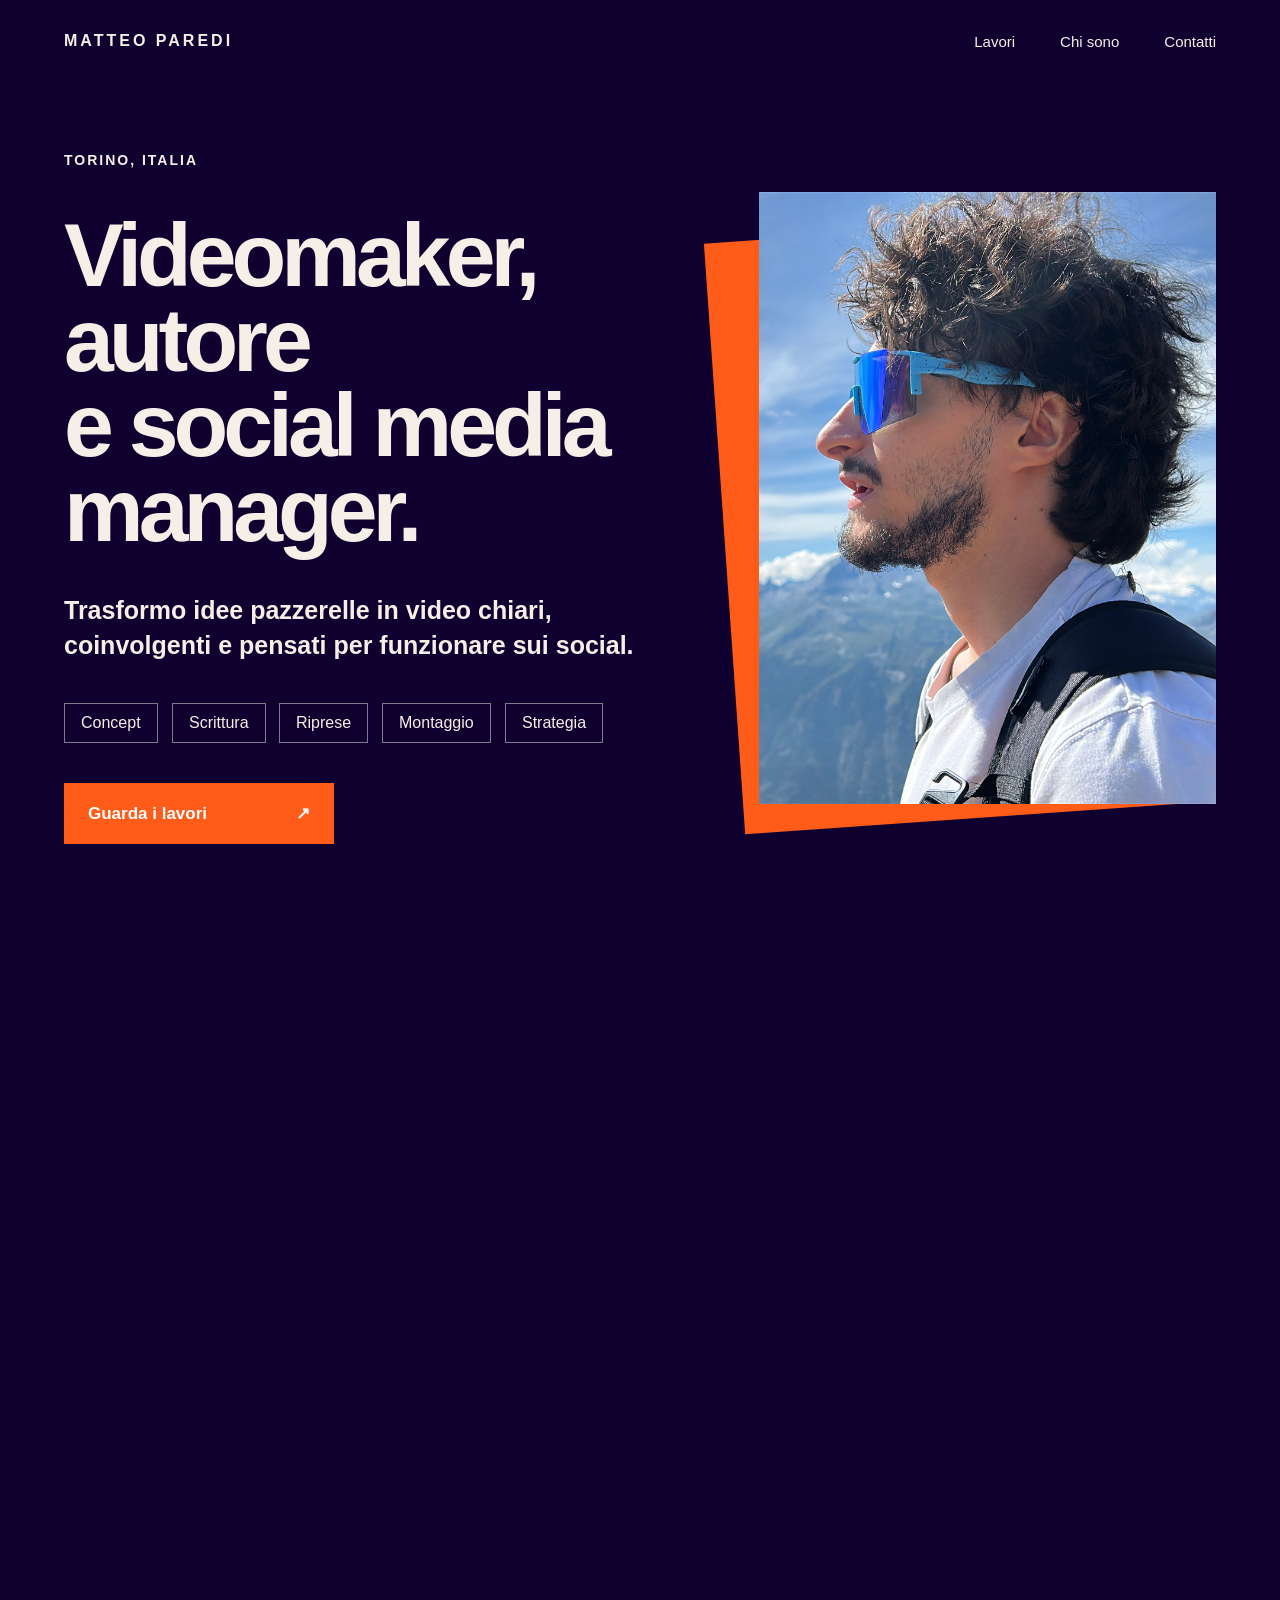
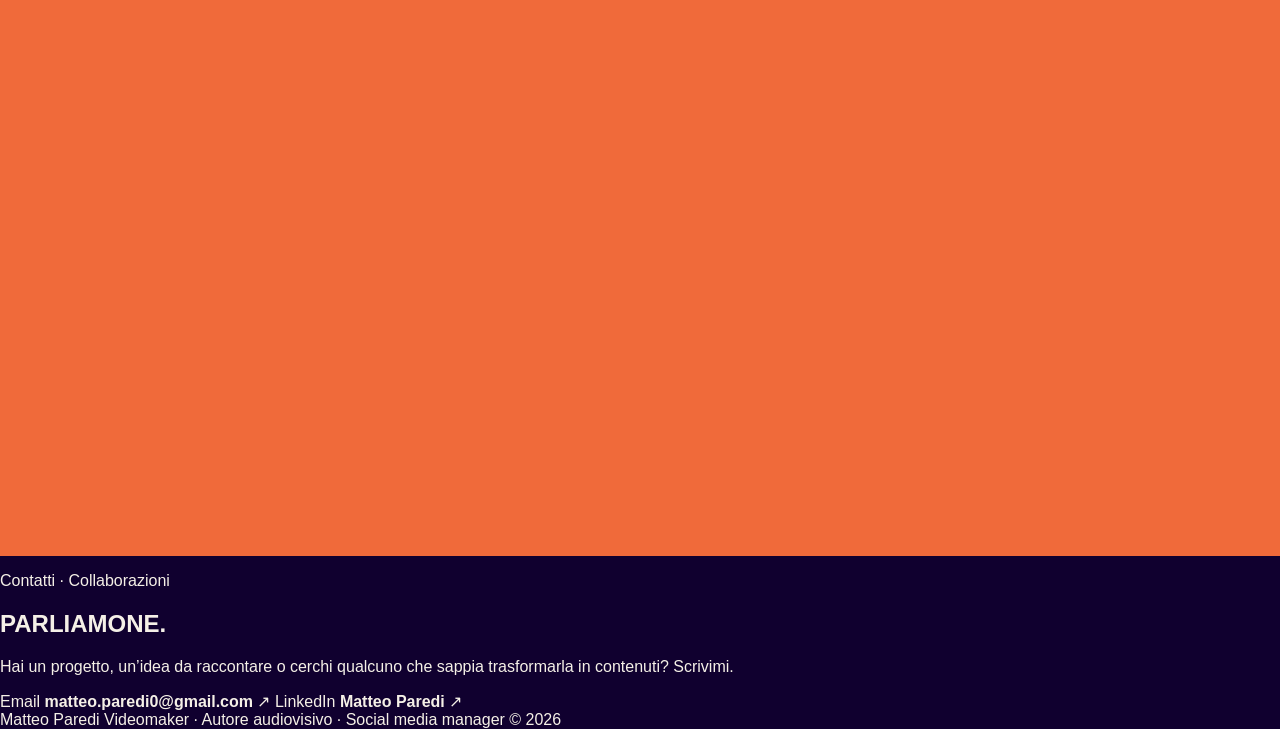
==== index.html @ a478effd "Add contact section with email and LinkedIn links" ====
<!DOCTYPE html>
<html lang="it">

<head>
    <meta charset="UTF-8">
    <meta name="viewport" content="width=device-width, initial-scale=1.0">

    <link rel="preconnect" href="https://fonts.googleapis.com">
    <link rel="preconnect" href="https://fonts.gstatic.com" crossorigin>

    <link
        href="https://fonts.googleapis.com/css2?family=Bebas+Neue&family=Oswald:wght@400;500;600;700&display=swap"
        rel="stylesheet"
    >

    <link rel="stylesheet" href="style.css">

    <title>Matteo Paredi | Portfolio</title>
</head>

<body>

    <header class="menu">
        <a class="nome" href="#">Matteo Paredi</a>

        <nav>
            <a href="#lavori">Lavori</a>
            <a href="#chi-sono">Chi sono</a>
            <a href="#contatti">Contatti</a>
        </nav>
    </header>

    <main>

        <!-- PRESENTAZIONE -->

        <section class="hero">

            <div class="hero-testo">

                <p class="posizione">Torino, Italia</p>

                <h1>
                    Videomaker, autore<br>
                    e social media manager.
                </h1>

                <p class="introduzione">
                    Trasformo idee pazzerelle in video chiari, coinvolgenti
                    e pensati per funzionare sui social.
                </p>

                <div class="competenze">
                    <span>Concept</span>
                    <span>Scrittura</span>
                    <span>Riprese</span>
                    <span>Montaggio</span>
                    <span>Strategia</span>
                </div>

                <a class="pulsante" href="#lavori">
                    <span>Guarda i lavori</span>
                    <span>↗</span>
                </a>

            </div>

            <div class="ritratto-home">

                <div class="blocco-arancione"></div>

                <div class="foto-home">
                    <img
                        src="assets/Sito/matteo-paredi.jpg"
                        alt="Matteo Paredi in montagna"
                    >
                </div>

            </div>

        </section>


        <!-- BRAINFRAME -->

        <section class="brainframe" id="lavori">

            <div class="brainframe-contenuto">

                <p class="etichetta">Progetto in evidenza</p>

                <h2>BRAINFRAME</h2>

                <p class="descrizione-brainframe">
                    Un progetto editoriale che trasforma argomenti scientifici
                    complessi in contenuti chiari, visivi e coinvolgenti.
                </p>

                <div class="informazioni-brainframe">

                    <div>
                        <span>Il mio ruolo</span>
                        <strong>Autore e creative producer</strong>
                    </div>

                    <div>
                        <span>Il processo</span>
                        <strong>
                            Ricerca, scrittura, riprese, montaggio e pubblicazione
                        </strong>
                    </div>

                </div>

                <a class="pulsante-brainframe" href="brainframe/">
                    <span>Scopri il progetto</span>
                    <span>↗</span>
                </a>

            </div>

            <div class="brainframe-logo">
                <img
                    src="assets/Sito/brainframe-logo.jpg"
                    alt="Logo ufficiale di BrainFrame"
                >
            </div>

        </section>


        <!-- PAGNOTTAPAZZA -->

        <section class="pagnottapazza">

            <div class="pagnottapazza-contenuto">

                <p class="etichetta-pagnottapazza">
                    Progetto indipendente · Social media
                </p>

                <h2>PAGNOTTAPAZZA</h2>

                <p class="descrizione-pagnottapazza">
                    Un progetto indipendente nato dalla passione di mia madre
                    per la pasticceria. Ho creato il format e seguo concept,
                    riprese, montaggio e strategia social.
                </p>

                <div class="risultati-pagnottapazza">

                    <div class="risultato-pagnottapazza">
                        <strong>82K+</strong>
                        <span>Visualizzazioni su un singolo Reel</span>
                    </div>

                    <div class="risultato-pagnottapazza">
                        <strong>+316</strong>
                        <span>Follower netti in 90 giorni</span>
                    </div>

                    <div class="risultato-pagnottapazza">
                        <strong>47K</strong>
                        <span>Account raggiunti in 90 giorni</span>
                    </div>

                </div>

                <div class="ruoli-pagnottapazza">
                    <span>Ideazione format</span>
                    <span>Produzione video</span>
                    <span>Montaggio</span>
                    <span>Strategia editoriale</span>
                    <span>Gestione social</span>
                </div>

                <a
                    class="pulsante-pagnottapazza"
                    href="https://www.instagram.com/pagnottapazza/"
                    target="_blank"
                    rel="noopener noreferrer"
                >
                    <span>Visita il profilo Instagram</span>
                    <span>↗</span>
                </a>

            </div>

            <div class="pagnottapazza-visual">

                <div class="forma-pagnottapazza"></div>

                <img
                    class="logo-pagnottapazza"
                    src="assets/Sito/pagnottapazza-logo.png"
                    alt="Personaggio di Pagnottapazza"
                >

                <p class="nota-pagnottapazza">
                    Format · Reel · Crescita organica
                </p>

            </div>

        </section>
        <!-- CHI SONO -->

        <section class="chi-sono" id="chi-sono">

            <div class="chi-sono-intestazione">
                <p class="etichetta-chi-sono">Chi sono · Come lavoro</p>
                <span class="numero-chi-sono">03</span>
            </div>

            <div class="chi-sono-griglia">

                <div class="chi-sono-testo">

                    <h2>
                        SCRITTURA, IMMAGINI<br>
                        E STRATEGIA.
                    </h2>

                    <p>
                        Mi diverto a partire da quelle domande che spesso
                        non ci poniamo: perché una cosa esiste, come funziona
                        e che effetto ha sul modo in cui vediamo il mondo.
                    </p>

                    <p>
                        Il mio obiettivo è trasformare concetti complessi
                        in racconti accessibili e interessanti, senza dare
                        risposte preconfezionate. Vorrei offrire alle persone
                        gli strumenti per costruire una propria visione
                        del mondo, libera e indipendente.
                    </p>

                </div>

                <aside class="chi-sono-dettagli">

                    <div>
                        <span>Base</span>
                        <strong>Torino, Italia</strong>
                    </div>

                    <div>
                        <span>Mi occupo di</span>
                        <strong>Video, scrittura e social media</strong>
                    </div>

                    <div>
                        <span>Il mio approccio</span>
                        <strong>Ricerca, chiarezza e identità visiva</strong>
                    </div>

                    <div>
                        <span>Collaborazioni</span>
                        <strong>Progetti editoriali e creativi</strong>
                    </div>

                </aside>

            </div>

        </section>
                <!-- CONTATTI -->

        <section class="contatti" id="contatti">

            <p class="etichetta-contatti">
                Contatti · Collaborazioni
            </p>

            <div class="contatti-contenuto">

                <div class="contatti-testo">

                    <h2>PARLIAMONE.</h2>

                    <p>
                        Hai un progetto, un’idea da raccontare o cerchi
                        qualcuno che sappia trasformarla in contenuti?
                        Scrivimi.
                    </p>

                </div>

                <div class="contatti-link">

                    <a href="mailto:matteo.paredi0@gmail.com">
                        <span>Email</span>
                        <strong>matteo.paredi0@gmail.com</strong>
                        <span class="freccia-contatto">↗</span>
                    </a>

                    <a
                        href="https://www.linkedin.com/in/matteo-paredi-261b4421b"
                        target="_blank"
                        rel="noopener noreferrer"
                    >
                        <span>LinkedIn</span>
                        <strong>Matteo Paredi</strong>
                        <span class="freccia-contatto">↗</span>
                    </a>

                </div>

            </div>

            <footer class="footer-portfolio">

                <span>Matteo Paredi</span>

                <span>
                    Videomaker · Autore audiovisivo · Social media manager
                </span>

                <span>© 2026</span>

            </footer>

        </section>
    </main>

    <script src="script.js"></script>

</body>

</html>
---- style.css ----
/* ==================================================
   VARIABILI E IMPOSTAZIONI GENERALI
   ================================================== */

:root {
    --blu-scuro: #10002F;
    --arancione: #FF5B19;
    --bianco: #F5F0E7;

    --brainframe-blu: #17006B;
    --brainframe-bianco: #FFFFFF;
}

* {
    box-sizing: border-box;
}

html {
    scroll-behavior: smooth;
}

body {
    margin: 0;

    background-color: var(--blu-scuro);
    color: var(--bianco);

    font-family: Arial, sans-serif;
}

img {
    max-width: 100%;
}

a {
    color: inherit;
    text-decoration: none;
}


/* ==================================================
   MENU DEL PORTFOLIO
   ================================================== */

.menu {
    width: 100%;
    padding: 32px 5%;

    display: flex;
    justify-content: space-between;
    align-items: center;
}

.nome {
    font-size: 16px;
    font-weight: bold;
    letter-spacing: 3px;
    text-transform: uppercase;
}

nav {
    display: flex;
    gap: 45px;
}

nav a {
    font-size: 15px;
}


/* ==================================================
   PRIMA SCHERMATA DEL PORTFOLIO
   ================================================== */

.hero {
    min-height: calc(100vh - 85px);
    padding: 90px 5% 70px;

    display: flex;
    flex-direction: column;
    justify-content: center;
}

.posizione {
    margin: 0 0 45px;

    font-size: 14px;
    font-weight: bold;
    letter-spacing: 2px;
    text-transform: uppercase;
}

.hero h1 {
    max-width: 1100px;
    margin: 0;

    font-size: clamp(55px, 7vw, 110px);
    line-height: 0.95;
    letter-spacing: -5px;
}

.introduzione {
    max-width: 720px;
    margin: 40px 0 0;

    font-size: 25px;
    font-weight: bold;
    line-height: 1.4;
}

.competenze {
    margin: 40px 0;

    display: flex;
    flex-wrap: wrap;
    gap: 14px;
}

.competenze span {
    padding: 10px 16px;

    border: 1px solid rgba(245, 240, 231, 0.5);
}

.pulsante {
    width: 270px;
    padding: 20px 24px;

    display: flex;
    justify-content: space-between;
    align-items: center;

    background-color: var(--arancione);
    color: #FFFFFF;

    font-size: 17px;
    font-weight: bold;

    transition: transform 0.2s ease;
}

.pulsante:hover {
    transform: translateY(-4px);
}


/* ==================================================
   ANTEPRIMA BRAINFRAME NEL PORTFOLIO
   ================================================== */

.brainframe {
    min-height: 100vh;
    padding: 7%;

    display: grid;
    grid-template-columns: 60% 40%;
    align-items: stretch;

    background-image:
        url("assets/Sito/brainframe-background.png");

    background-size: cover;
    background-position: center;
    background-attachment: fixed;

    color: #160064;

    font-family: "Oswald", sans-serif;
}

.brainframe-contenuto {
    padding: 70px;

    display: flex;
    flex-direction: column;
    justify-content: center;

    background-color: #FFFFFF;
}

.etichetta {
    margin: 0 0 25px;

    color: #160064;

    font-size: 13px;
    font-weight: bold;
    letter-spacing: 2px;
    text-transform: uppercase;
}

.brainframe h2 {
    margin: 0;

    font-family: "Oswald", sans-serif;
    font-size: clamp(70px, 8vw, 135px);
    font-weight: 600;
    line-height: 0.9;
    letter-spacing: -7px;
}

.descrizione-brainframe {
    max-width: 650px;
    margin: 40px 0;

    font-size: 23px;
    font-weight: bold;
    line-height: 1.5;
}

.informazioni-brainframe {
    margin-bottom: 50px;

    display: grid;
    grid-template-columns: 1fr 1fr;
    gap: 40px;
}

.informazioni-brainframe span {
    display: block;
    margin-bottom: 8px;

    color: #6A6090;

    font-size: 13px;
}

.informazioni-brainframe strong {
    display: block;

    font-size: 16px;
    line-height: 1.5;
}

.etichetta,
.descrizione-brainframe,
.informazioni-brainframe,
.pulsante-brainframe {
    font-family: "Bebas Neue", sans-serif;
    letter-spacing: 1px;
}

.pulsante-brainframe {
    width: 270px;
    padding: 20px 24px;

    display: flex;
    justify-content: space-between;
    align-items: center;

    background-color: #160064;
    color: #FFFFFF;

    font-weight: bold;

    transition: transform 0.2s ease;
}

.pulsante-brainframe:hover {
    transform: translateY(-4px);
}

.brainframe-logo {
    min-height: 650px;

    display: flex;
    align-items: center;
    justify-content: center;

    background-color: #160064;

    overflow: hidden;
}

.brainframe-logo img {
    width: 100%;
    height: 100%;

    display: block;
    object-fit: cover;
}


/* ==================================================
   HOME DEL PORTFOLIO SU SMARTPHONE
   ================================================== */

@media (max-width: 700px) {

    .menu {
        padding: 24px 20px;
    }

    .nome {
        font-size: 12px;
        letter-spacing: 2px;
    }

    nav {
        gap: 14px;
    }

    nav a {
        font-size: 12px;
    }

    .hero {
        min-height: auto;
        padding: 70px 20px 50px;
    }

    .posizione {
        margin-bottom: 45px;
    }

    .hero h1 {
        font-size: 52px;
        letter-spacing: -3px;
    }

    .introduzione {
        font-size: 20px;
    }

    .pulsante {
        width: 100%;
    }

    .brainframe {
        min-height: auto;
        padding: 25px 20px;

        grid-template-columns: 1fr;

        background-attachment: scroll;
        background-position: center;
    }

    .brainframe-contenuto {
        padding: 50px 25px;
    }

    .etichetta {
        margin-bottom: 20px;

        font-size: 18px;
        line-height: 1.2;
    }

    .brainframe h2 {
        font-size: 58px;
        line-height: 1;
        letter-spacing: -2px;
    }

    .descrizione-brainframe {
        margin: 30px 0;

        font-size: 24px;
        line-height: 1.25;
        letter-spacing: 0.5px;
    }

    .informazioni-brainframe {
        margin-bottom: 35px;

        grid-template-columns: 1fr;
        gap: 25px;
    }

    .informazioni-brainframe span {
        font-size: 17px;
    }

    .informazioni-brainframe strong {
        font-size: 21px;
        line-height: 1.25;
    }

    .pulsante-brainframe {
        width: 100%;
    }

    .brainframe-logo {
        width: 100%;
        min-height: auto;

        aspect-ratio: 4 / 5;
    }

    .brainframe-logo img {
        width: 100%;
        height: 100%;

        object-fit: contain;
    }
}


/* ==================================================
   PAGINA DEDICATA A BRAINFRAME
   ================================================== */

.pagina-brainframe {
    margin: 0;

    background: var(--brainframe-bianco);
    color: var(--brainframe-blu);

    font-family: "Bebas Neue", sans-serif;

    overflow-x: hidden;
}


/* ==================================================
   MENU DELLA PAGINA BRAINFRAME
   ================================================== */

.menu-progetto {
    position: absolute;
    top: 0;
    left: 0;
    z-index: 20;

    width: 100%;
    padding: 30px 5%;

    display: flex;
    justify-content: space-between;
    align-items: center;

    font-family: "Oswald", sans-serif;
    text-transform: uppercase;
    letter-spacing: 2px;
}

.ritorno-portfolio {
    display: flex;
    gap: 10px;
    align-items: center;

    color: var(--brainframe-blu);
}

.nome-progetto {
    font-weight: 600;
    text-transform: uppercase;
}


/* ==================================================
   PRIMA SCHERMATA DELLA PAGINA BRAINFRAME
   ================================================== */

.hero-progetto {
    position: relative;

    min-height: 100vh;
    padding: 150px 7% 80px;

    display: grid;
    grid-template-columns: 1.2fr 0.8fr;
    align-items: center;
    gap: 60px;

    overflow: hidden;
    isolation: isolate;
}

.hero-progetto-sfondo {
    position: absolute;
    inset: 0;
    z-index: -2;
}

.hero-progetto-sfondo::after {
    content: "";

    position: absolute;
    inset: 0;

    background: rgba(255, 255, 255, 0.78);
}

.hero-progetto-sfondo img {
    width: 100%;
    height: 100%;

    object-fit: cover;

    animation:
        movimentoSfondo
        12s
        ease-in-out
        infinite
        alternate;
}

.hero-progetto-contenuto {
    position: relative;
    z-index: 2;

    max-width: 760px;
}

.etichetta-progetto {
    margin: 0 0 20px;

    font-family: "Oswald", sans-serif;
    font-size: 18px;
    font-weight: 600;
    letter-spacing: 4px;
    text-transform: uppercase;
}

.hero-progetto h1 {
    margin: 0;

    font-family: "Oswald", sans-serif;
    font-size: clamp(80px, 11vw, 180px);
    line-height: 0.85;
    letter-spacing: -5px;

    animation:
        ingressoTitolo
        1s
        cubic-bezier(.22, 1, .36, 1)
        both;
}

.presentazione-progetto {
    max-width: 570px;
    margin: 35px 0;

    font-size: 32px;
    line-height: 1.1;
    letter-spacing: 1px;

    animation:
        ingressoTesto
        1s
        0.25s
        ease
        both;
}

.pulsante-lavori {
    width: fit-content;
    min-width: 230px;
    padding: 20px 24px;

    display: flex;
    justify-content: space-between;
    gap: 40px;

    background: var(--brainframe-blu);
    color: var(--brainframe-bianco);

    font-size: 22px;
    letter-spacing: 1px;

    animation:
        ingressoTesto
        1s
        0.45s
        ease
        both;

    transition:
        background-color 0.3s ease,
        color 0.3s ease,
        transform 0.3s ease;
}

.pulsante-lavori:hover {
    background: var(--brainframe-bianco);
    color: var(--brainframe-blu);

    transform: translateY(-5px);
}


/* Logo della prima schermata */

.hero-progetto-logo {
    position: relative;
    z-index: 2;

    justify-self: end;

    width: min(36vw, 500px);
    aspect-ratio: 1;

    overflow: hidden;

    border-radius: 50%;

    box-shadow:
        0 30px 70px
        rgba(23, 0, 107, 0.25);

    animation:
        ingressoLogo
        1.3s
        0.2s
        cubic-bezier(.22, 1, .36, 1)
        both;
}

.hero-progetto-logo img {
    width: 100%;
    height: 100%;

    display: block;
    object-fit: cover;

    transition:
        transform
        0.7s
        cubic-bezier(.22, 1, .36, 1);
}

.hero-progetto-logo:hover img {
    transform: scale(1.1) rotate(4deg);
}


/* ==================================================
   SEZIONI INFORMATIVE DELLA PAGINA
   ================================================== */

.introduzione-progetto,
.ruolo-progetto,
.lavori-progetto {
    min-height: 75vh;
    padding: 100px 7%;

    display: grid;
    grid-template-columns: 120px minmax(0, 850px);
    justify-content: center;
    align-items: start;
    gap: 60px;
}

.introduzione-progetto {
    background: var(--brainframe-blu);
    color: var(--brainframe-bianco);
}

.ruolo-progetto {
    background: var(--brainframe-bianco);
    color: var(--brainframe-blu);
}

.lavori-progetto {
    background: var(--brainframe-blu);
    color: var(--brainframe-bianco);
}

.numero-sezione {
    margin: 4px 0 0;

    font-family: "Oswald", sans-serif;
    font-size: 20px;
    letter-spacing: 2px;
}

.introduzione-progetto h2,
.ruolo-progetto h2,
.lavori-progetto h2 {
    max-width: 900px;
    margin: 0 0 35px;

    font-family: "Oswald", sans-serif;
    font-size: clamp(55px, 8vw, 120px);
    line-height: 0.95;
}

.introduzione-progetto div > p:last-child,
.ruolo-progetto div > p:last-child,
.lavori-progetto div > p:last-child {
    max-width: 700px;
    margin: 0;

    font-size: 30px;
    line-height: 1.2;
}


/* ==================================================
   COMPOSIZIONE GRAFICA DELLA SEZIONE 01
   ================================================== */

.introduzione-progetto {
    min-height: auto;
    padding: 90px 5%;

    grid-template-columns:
        70px
        minmax(420px, 0.9fr)
        minmax(460px, 0.8fr);

    justify-content: center;
    align-items: center;
    gap: 48px;

    overflow: hidden;
}

.testo-introduzione {
    position: relative;
    z-index: 3;
}

.composizione-brainframe {
    position: relative;

    width: 100%;
    height: 620px;

    align-self: center;
}

.composizione-brainframe img {
    position: absolute;

    display: block;
    object-fit: cover;

    opacity: 1;

    box-shadow:
        0 25px 60px
        rgba(0, 0, 0, 0.3);

    transition:
        opacity 0.8s ease,
        transform 1.1s cubic-bezier(.22, 1, .36, 1),
        box-shadow 0.5s ease;
}


/* Posizioni finali */

.immagine-banner {
    top: 25px;
    right: -12%;

    width: 112%;
    aspect-ratio: 16 / 9;

    transform: rotate(5deg);
}

.logo-cognitive {
    bottom: 10px;
    left: -2%;

    width: 57%;
    aspect-ratio: 1;

    transform: rotate(-7deg);
}

.logo-blu {
    right: -4%;
    bottom: 0;

    width: 49%;
    aspect-ratio: 1;

    transform: rotate(8deg);
}


/* ==================================================
   ANIMAZIONI ALLO SCORRIMENTO
   ================================================== */

.animazioni-attive .composizione-brainframe img {
    opacity: 0;
}

.animazioni-attive .immagine-banner {
    transform:
        translateX(180px)
        rotate(14deg)
        scale(0.88);
}

.animazioni-attive .logo-cognitive {
    transform:
        translate(-120px, 100px)
        rotate(-18deg)
        scale(0.78);
}

.animazioni-attive .logo-blu {
    transform:
        translate(120px, 110px)
        rotate(18deg)
        scale(0.78);
}

.animazioni-attive
.introduzione-progetto.in-vista
.immagine-banner {
    opacity: 1;

    transform:
        translate(0, 0)
        rotate(5deg)
        scale(1);

    transition-delay: 0.1s;
}

.animazioni-attive
.introduzione-progetto.in-vista
.logo-cognitive {
    opacity: 1;

    transform:
        translate(0, 0)
        rotate(-7deg)
        scale(1);

    transition-delay: 0.3s;
}

.animazioni-attive
.introduzione-progetto.in-vista
.logo-blu {
    opacity: 1;

    transform:
        translate(0, 0)
        rotate(8deg)
        scale(1);

    transition-delay: 0.5s;
}


/* Animazione al passaggio del mouse */

.introduzione-progetto.in-vista
.composizione-brainframe:hover
.immagine-banner {
    transform:
        translateY(-12px)
        rotate(2deg)
        scale(1.02);
}

.introduzione-progetto.in-vista
.composizione-brainframe:hover
.logo-cognitive {
    transform:
        translate(-10px, 8px)
        rotate(-3deg)
        scale(1.03);
}

.introduzione-progetto.in-vista
.composizione-brainframe:hover
.logo-blu {
    transform:
        translate(12px, -12px)
        rotate(3deg)
        scale(1.03);
}

.composizione-brainframe img:hover {
    z-index: 5;

    box-shadow:
        0 35px 80px
        rgba(0, 0, 0, 0.45);
}


/* ==================================================
   ANIMAZIONI INIZIALI
   ================================================== */

@keyframes ingressoTitolo {

    from {
        opacity: 0;
        transform: translateY(100px);
    }

    to {
        opacity: 1;
        transform: translateY(0);
    }
}

@keyframes ingressoTesto {

    from {
        opacity: 0;
        transform: translateY(40px);
    }

    to {
        opacity: 1;
        transform: translateY(0);
    }
}

@keyframes ingressoLogo {

    from {
        opacity: 0;

        transform:
            translateX(150px)
            rotate(20deg)
            scale(0.7);
    }

    to {
        opacity: 1;

        transform:
            translateX(0)
            rotate(0)
            scale(1);
    }
}

@keyframes movimentoSfondo {

    from {
        transform: scale(1);
    }

    to {
        transform: scale(1.08);
    }
}


/* ==================================================
   PAGINA BRAINFRAME SU TABLET
   ================================================== */

@media (max-width: 1100px) {

    .introduzione-progetto {
        padding: 80px 5%;

        grid-template-columns: 60px 1fr;
        gap: 35px;
    }

    .composizione-brainframe {
        grid-column: 1 / -1;

        width: min(100%, 720px);
        height: 570px;
        margin: 20px auto 0;
    }
}


/* ==================================================
   PAGINA BRAINFRAME SU SMARTPHONE
   ================================================== */

@media (max-width: 700px) {

    .menu-progetto {
        padding: 24px 20px;

        font-size: 13px;
    }

    .hero-progetto {
        min-height: auto;
        padding: 130px 20px 70px;

        grid-template-columns: 1fr;
        gap: 50px;
    }

    .hero-progetto h1 {
        font-size: clamp(58px, 20vw, 88px);
        letter-spacing: -3px;
    }

    .presentazione-progetto {
        font-size: 25px;
    }

    .hero-progetto-logo {
        width: min(78vw, 360px);

        justify-self: center;
    }

    .introduzione-progetto,
    .ruolo-progetto,
    .lavori-progetto {
        min-height: auto;
        padding: 80px 20px;

        grid-template-columns: 1fr;
        gap: 25px;
    }

    .introduzione-progetto h2,
    .ruolo-progetto h2,
    .lavori-progetto h2 {
        font-size: clamp(48px, 16vw, 75px);
    }

    .introduzione-progetto div > p:last-child,
    .ruolo-progetto div > p:last-child,
    .lavori-progetto div > p:last-child {
        font-size: 25px;
    }

    .composizione-brainframe {
        grid-column: auto;

        width: min(100%, 620px);
        height: 470px;
        margin: 30px auto 0;
    }

    .immagine-banner {
        top: 0;
        right: -8%;

        width: 108%;
    }

    .logo-cognitive {
        bottom: 5px;
        left: -2%;

        width: 58%;
    }

    .logo-blu {
        right: -2%;
        bottom: 10px;

        width: 49%;
    }
}


/* Smartphone molto piccoli */

@media (max-width: 500px) {

    .composizione-brainframe {
        height: 420px;
    }

    .immagine-banner {
        width: 110%;
    }

    .logo-cognitive {
        width: 60%;
    }

    .logo-blu {
        width: 51%;
    }
}


/* ==================================================
   ACCESSIBILITÀ
   ================================================== */

@media (prefers-reduced-motion: reduce) {

    .hero-progetto-sfondo img,
    .hero-progetto h1,
    .presentazione-progetto,
    .pulsante-lavori,
    .hero-progetto-logo {
        animation: none;
    }

    .animazioni-attive .composizione-brainframe img {
        opacity: 1;
        transition: none;
    }

    .animazioni-attive .immagine-banner {
        transform: rotate(5deg);
    }

    .animazioni-attive .logo-cognitive {
        transform: rotate(-7deg);
    }

    .animazioni-attive .logo-blu {
        transform: rotate(8deg);
    }
}
/* ==================================================
   CARD DEI VIDEO YOUTUBE
   ================================================== */

.lavori-progetto {
    min-height: auto;
    padding: 110px 7%;

    display: block;

    background: var(--brainframe-blu);
    color: var(--brainframe-bianco);

    overflow: hidden;
}


/* Intestazione della sezione */

.intestazione-lavori {
    max-width: 1400px;
    margin: 0 auto 80px;

    display: grid;
    grid-template-columns: 120px minmax(0, 900px);
    gap: 60px;
}

.descrizione-lavori {
    max-width: 700px;
    margin: 0;

    font-size: 30px;
    line-height: 1.2;
}


/* Elenco delle card */

.griglia-video {
    max-width: 1400px;
    margin: 0 auto;

    display: grid;
    gap: 50px;
}

.card-video {
    min-height: 440px;

    display: grid;
    grid-template-columns:
        minmax(0, 1.35fr)
        minmax(320px, 0.65fr);

    background: var(--brainframe-bianco);
    color: var(--brainframe-blu);

    overflow: hidden;

    box-shadow:
        0 25px 70px
        rgba(0, 0, 0, 0.22);

    transition:
        transform 0.5s cubic-bezier(.22, 1, .36, 1),
        box-shadow 0.5s ease;
}


/* La seconda card alterna la disposizione */

.card-video:nth-child(even) .card-video-immagine {
    order: 2;
}

.card-video:nth-child(even) .card-video-informazioni {
    order: 1;
}


/* Copertina */

.card-video-immagine {
    position: relative;

    min-height: 440px;

    overflow: hidden;

    background: #0D003A;
}

.card-video-immagine::after {
    content: "";

    position: absolute;
    inset: 0;

    background:
        linear-gradient(
            180deg,
            rgba(23, 0, 107, 0.05) 20%,
            rgba(23, 0, 107, 0.65) 100%
        );

    transition: opacity 0.5s ease;
}

.card-video-immagine img {
    width: 100%;
    height: 100%;

    display: block;
    object-fit: cover;

    transition:
        transform
        0.8s
        cubic-bezier(.22, 1, .36, 1);
}


/* Numero e freccia sopra la copertina */

.numero-video,
.freccia-video {
    position: absolute;
    z-index: 3;

    font-family: "Oswald", sans-serif;
}

.numero-video {
    top: 25px;
    left: 28px;

    color: #FFFFFF;

    font-size: 18px;
    letter-spacing: 2px;
}

.freccia-video {
    right: 25px;
    bottom: 25px;

    width: 58px;
    height: 58px;

    display: flex;
    align-items: center;
    justify-content: center;

    border-radius: 50%;

    background: #FFFFFF;
    color: var(--brainframe-blu);

    font-size: 27px;

    transition:
        transform 0.5s cubic-bezier(.22, 1, .36, 1),
        background-color 0.3s ease,
        color 0.3s ease;
}


/* Informazioni del video */

.card-video-informazioni {
    padding: 45px;

    display: flex;
    flex-direction: column;
    justify-content: space-between;
    gap: 45px;
}

.card-video-informazioni h3 {
    margin: 0;

    font-family: "Oswald", sans-serif;
    font-size: clamp(42px, 4.5vw, 72px);
    font-weight: 600;
    line-height: 0.95;
    letter-spacing: -2px;
}

.ruoli-video {
    display: flex;
    flex-wrap: wrap;
    gap: 10px;
}

.ruoli-video span {
    padding: 10px 14px;

    border: 1px solid
        rgba(23, 0, 107, 0.35);

    font-size: 18px;
    letter-spacing: 1px;
}


/* Animazioni al passaggio del mouse */

.card-video:hover {
    transform:
        translateY(-10px)
        rotate(-0.35deg);

    box-shadow:
        0 40px 100px
        rgba(0, 0, 0, 0.34);
}

.card-video:nth-child(even):hover {
    transform:
        translateY(-10px)
        rotate(0.35deg);
}

.card-video:hover .card-video-immagine img {
    transform: scale(1.08);
}

.card-video:hover .card-video-immagine::after {
    opacity: 0.7;
}

.card-video:hover .freccia-video {
    transform:
        translate(5px, -5px)
        rotate(8deg);

    background: var(--brainframe-blu);
    color: #FFFFFF;
}


/* Pulsante per il canale */

.pulsante-canale {
    max-width: 1400px;
    min-height: 85px;
    margin: 70px auto 0;
    padding: 24px 30px;

    display: flex;
    justify-content: space-between;
    align-items: center;

    border: 2px solid #FFFFFF;

    color: #FFFFFF;

    font-size: 25px;
    letter-spacing: 1px;

    transition:
        background-color 0.3s ease,
        color 0.3s ease,
        transform 0.3s ease;
}

.pulsante-canale:hover {
    background: #FFFFFF;
    color: var(--brainframe-blu);

    transform: translateY(-5px);
}


/* ==================================================
   CARD VIDEO SU TABLET E SMARTPHONE
   ================================================== */

@media (max-width: 900px) {

    .lavori-progetto {
        padding: 85px 20px;
    }

    .intestazione-lavori {
        margin-bottom: 55px;

        grid-template-columns: 1fr;
        gap: 25px;
    }

    .descrizione-lavori {
        font-size: 25px;
    }

    .griglia-video {
        gap: 35px;
    }

    .card-video {
        min-height: auto;

        grid-template-columns: 1fr;
    }

    .card-video:nth-child(even)
    .card-video-immagine {
        order: 1;
    }

    .card-video:nth-child(even)
    .card-video-informazioni {
        order: 2;
    }

    .card-video-immagine {
        min-height: auto;
        aspect-ratio: 16 / 9;
    }

    .card-video-informazioni {
        padding: 30px 25px;
        gap: 35px;
    }

    .card-video-informazioni h3 {
        font-size: clamp(38px, 11vw, 58px);
    }

    .ruoli-video span {
        font-size: 17px;
    }

    .numero-video {
        top: 18px;
        left: 20px;
    }

    .freccia-video {
        right: 18px;
        bottom: 18px;

        width: 50px;
        height: 50px;

        font-size: 23px;
    }

    .pulsante-canale {
        min-height: 75px;
        margin-top: 50px;

        font-size: 21px;
    }
}


/* Dispositivi senza mouse */

@media (hover: none) {

    .card-video:hover,
    .card-video:nth-child(even):hover {
        transform: none;
    }

    .card-video:hover .card-video-immagine img {
        transform: none;
    }
}


/* Accessibilità */

@media (prefers-reduced-motion: reduce) {

    .card-video,
    .card-video-immagine img,
    .freccia-video,
    .pulsante-canale {
        transition: none;
    }
}
/* Correzione copertina seconda card */

@media (min-width: 901px) {

    .card-video:nth-child(2) {
        grid-template-columns:
            minmax(320px, 0.65fr)
            minmax(0, 1.35fr);
    }
}
/* ==================================================
   CORREZIONE HERO BRAINFRAME SU SMARTPHONE
   ================================================== */

@media (max-width: 700px) {

    .hero-progetto {
        width: 100%;
        padding:
            125px
            24px
            70px;

        justify-items: stretch;

        overflow: hidden;
    }

    .hero-progetto-contenuto {
        width: 100%;
        min-width: 0;
        max-width: 100%;
    }

    .hero-progetto h1 {
        width: 100%;
        max-width: 100%;

        font-size: clamp(48px, 15vw, 68px);
        line-height: 0.9;
        letter-spacing: -2px;

        white-space: nowrap;
    }

    .etichetta-progetto {
        font-size: 15px;
        letter-spacing: 3px;
    }

    .presentazione-progetto {
        max-width: 100%;

        font-size: 24px;
        line-height: 1.2;
    }

    .pulsante-lavori {
        width: 100%;
        max-width: 310px;
    }

    .hero-progetto-logo {
        width: min(72vw, 320px);
        max-width: 100%;
        margin-right: auto;
        margin-left: auto;

        justify-self: center;
    }

    .hero-progetto-logo img {
        width: 100%;
        height: 100%;

        object-position: center;
    }
}
/* ==================================================
   HERO DEL PORTFOLIO CON FOTOGRAFIA
   ================================================== */

.hero {
    min-height: calc(100vh - 85px);
    padding: 70px 5% 90px;

    display: grid;
    grid-template-columns:
        minmax(0, 1.15fr)
        minmax(380px, 0.85fr);

    align-items: center;
    gap: clamp(50px, 6vw, 110px);

    overflow: hidden;
}

.hero-testo {
    position: relative;
    z-index: 3;

    min-width: 0;
}


/* Contenitore della fotografia */

.ritratto-home {
    position: relative;

    width: min(100%, 560px);
    height: clamp(520px, 68vh, 720px);

    justify-self: end;
}


/* Forma arancione dietro la foto */

.blocco-arancione {
    position: absolute;
    top: 35px;
    right: 35px;

    width: 100%;
    height: calc(100% - 20px);

    background: var(--arancione);

    transform: rotate(-4deg);

    animation:
        ingressoBloccoArancione
        1.1s
        0.15s
        cubic-bezier(.22, 1, .36, 1)
        both;
}


/* Fotografia */

.foto-home {
    position: absolute;
    inset: 0;

    overflow: hidden;

    background: #1B0B48;

    box-shadow:
        0 35px 80px
        rgba(0, 0, 0, 0.32);

    animation:
        ingressoFotoHome
        1.2s
        0.25s
        cubic-bezier(.22, 1, .36, 1)
        both;
}

.foto-home img {
    width: 100%;
    height: 100%;

    display: block;

    object-fit: cover;
    object-position: 64% center;

    transition:
        transform
        1s
        cubic-bezier(.22, 1, .36, 1);
}


/* Etichetta sulla fotografia */

.etichetta-foto {
    position: absolute;
    left: -25px;
    bottom: 30px;
    z-index: 4;

    margin: 0;
    padding: 14px 18px;

    background: var(--bianco);
    color: var(--blu-scuro);

    font-size: 13px;
    font-weight: bold;
    letter-spacing: 2px;
    text-transform: uppercase;

    animation:
        ingressoEtichettaFoto
        0.9s
        0.75s
        ease
        both;
}


/* Movimento al passaggio del mouse */

.ritratto-home:hover .foto-home img {
    transform: scale(1.06);
}

.ritratto-home:hover .blocco-arancione {
    transform: rotate(-2deg);
}

.blocco-arancione {
    transition:
        transform
        0.7s
        cubic-bezier(.22, 1, .36, 1);
}


/* ==================================================
   ANIMAZIONI DEI TESTI DELLA HOME
   ================================================== */

.menu {
    animation:
        ingressoMenuHome
        0.8s
        ease
        both;
}

.hero-testo .posizione {
    animation:
        ingressoTestoHome
        0.8s
        0.1s
        ease
        both;
}

.hero-testo h1 {
    animation:
        ingressoTitoloHome
        1s
        0.2s
        cubic-bezier(.22, 1, .36, 1)
        both;
}

.hero-testo .introduzione {
    animation:
        ingressoTestoHome
        0.9s
        0.4s
        ease
        both;
}

.hero-testo .competenze span {
    animation:
        ingressoCompetenza
        0.7s
        ease
        both;
}

.hero-testo .competenze span:nth-child(1) {
    animation-delay: 0.45s;
}

.hero-testo .competenze span:nth-child(2) {
    animation-delay: 0.52s;
}

.hero-testo .competenze span:nth-child(3) {
    animation-delay: 0.59s;
}

.hero-testo .competenze span:nth-child(4) {
    animation-delay: 0.66s;
}

.hero-testo .competenze span:nth-child(5) {
    animation-delay: 0.73s;
}

.hero-testo .pulsante {
    animation:
        ingressoTestoHome
        0.8s
        0.8s
        ease
        both;
}


/* ==================================================
   KEYFRAME DELLA HOME
   ================================================== */

@keyframes ingressoMenuHome {

    from {
        opacity: 0;
        transform: translateY(-25px);
    }

    to {
        opacity: 1;
        transform: translateY(0);
    }
}

@keyframes ingressoTitoloHome {

    from {
        opacity: 0;
        transform: translateY(70px);
    }

    to {
        opacity: 1;
        transform: translateY(0);
    }
}

@keyframes ingressoTestoHome {

    from {
        opacity: 0;
        transform: translateY(35px);
    }

    to {
        opacity: 1;
        transform: translateY(0);
    }
}

@keyframes ingressoCompetenza {

    from {
        opacity: 0;
        transform: translateY(25px) scale(0.92);
    }

    to {
        opacity: 1;
        transform: translateY(0) scale(1);
    }
}

@keyframes ingressoFotoHome {

    from {
        opacity: 0;

        clip-path:
            inset(0 100% 0 0);

        transform:
            translateX(90px)
            rotate(3deg);
    }

    to {
        opacity: 1;

        clip-path:
            inset(0 0 0 0);

        transform:
            translateX(0)
            rotate(0);
    }
}

@keyframes ingressoBloccoArancione {

    from {
        opacity: 0;

        transform:
            translate(80px, 40px)
            rotate(8deg)
            scale(0.8);
    }

    to {
        opacity: 1;

        transform:
            translate(0, 0)
            rotate(-4deg)
            scale(1);
    }
}

@keyframes ingressoEtichettaFoto {

    from {
        opacity: 0;
        transform: translateX(-40px);
    }

    to {
        opacity: 1;
        transform: translateX(0);
    }
}


/* ==================================================
   HERO DEL PORTFOLIO SU TABLET
   ================================================== */

@media (max-width: 1050px) {

    .hero {
        grid-template-columns:
            minmax(0, 1fr)
            minmax(320px, 0.7fr);

        gap: 45px;
    }

    .ritratto-home {
        height: 570px;
    }
}


/* ==================================================
   HERO DEL PORTFOLIO SU SMARTPHONE
   ================================================== */

@media (max-width: 700px) {

    .hero {
        min-height: auto;
        padding: 70px 20px 90px;

        grid-template-columns: 1fr;
        gap: 70px;
    }

    .hero-testo {
        width: 100%;
    }

    .hero-testo h1 {
        font-size: clamp(46px, 13vw, 58px);
        line-height: 0.98;
        letter-spacing: -3px;
    }

    .ritratto-home {
        width: min(88vw, 430px);
        height: min(112vw, 540px);
        margin: 0 auto;

        justify-self: center;
    }

    .blocco-arancione {
        top: 24px;
        right: 18px;
    }

    .etichetta-foto {
        left: -8px;
        bottom: 22px;

        font-size: 11px;
        letter-spacing: 1.5px;
    }

    .foto-home img {
        object-position: 63% center;
    }
}


/* ==================================================
   ACCESSIBILITÀ DELLE ANIMAZIONI HOME
   ================================================== */

@media (prefers-reduced-motion: reduce) {

    .menu,
    .hero-testo .posizione,
    .hero-testo h1,
    .hero-testo .introduzione,
    .hero-testo .competenze span,
    .hero-testo .pulsante,
    .blocco-arancione,
    .foto-home,
    .etichetta-foto {
        animation: none;
    }

    .foto-home img,
    .blocco-arancione {
        transition: none;
    }
}
/* ==================================================
   ANIMAZIONE ANTEPRIMA BRAINFRAME NELLA HOME
   ================================================== */

.animazioni-attive .brainframe-contenuto {
    opacity: 0;

    clip-path:
        inset(0 100% 0 0);

    transform:
        translateX(-90px);
}

.animazioni-attive .brainframe-logo {
    opacity: 0;

    clip-path:
        inset(0 0 0 100%);

    transform:
        translateX(100px);
}

.animazioni-attive
.brainframe.in-vista
.brainframe-contenuto {
    opacity: 1;

    clip-path:
        inset(0 0 0 0);

    transform:
        translateX(0);

    transition:
        opacity 0.8s ease,
        clip-path 1.1s cubic-bezier(.22, 1, .36, 1),
        transform 1.1s cubic-bezier(.22, 1, .36, 1);
}

.animazioni-attive
.brainframe.in-vista
.brainframe-logo {
    opacity: 1;

    clip-path:
        inset(0 0 0 0);

    transform:
        translateX(0);

    transition:
        opacity 0.8s 0.15s ease,
        clip-path 1.1s 0.15s cubic-bezier(.22, 1, .36, 1),
        transform 1.1s 0.15s cubic-bezier(.22, 1, .36, 1);
}


/* Elementi interni del pannello */

.animazioni-attive
.brainframe
.brainframe-contenuto > * {
    opacity: 0;
    transform: translateY(35px);
}

.animazioni-attive
.brainframe.in-vista
.brainframe-contenuto > * {
    opacity: 1;
    transform: translateY(0);

    transition:
        opacity 0.7s ease,
        transform 0.8s cubic-bezier(.22, 1, .36, 1);
}

.animazioni-attive
.brainframe.in-vista
.brainframe-contenuto > *:nth-child(1) {
    transition-delay: 0.35s;
}

.animazioni-attive
.brainframe.in-vista
.brainframe-contenuto > *:nth-child(2) {
    transition-delay: 0.45s;
}

.animazioni-attive
.brainframe.in-vista
.brainframe-contenuto > *:nth-child(3) {
    transition-delay: 0.55s;
}

.animazioni-attive
.brainframe.in-vista
.brainframe-contenuto > *:nth-child(4) {
    transition-delay: 0.65s;
}

.animazioni-attive
.brainframe.in-vista
.brainframe-contenuto > *:nth-child(5) {
    transition-delay: 0.75s;
}


/* Movimento del logo BF */

.brainframe-logo img {
    transition:
        transform
        1s
        cubic-bezier(.22, 1, .36, 1);
}

.brainframe-logo:hover img {
    transform:
        scale(1.06)
        rotate(1deg);
}


/* ==================================================
   COMPARSA DELLE CARD YOUTUBE
   ================================================== */

.animazioni-attive .card-video {
    opacity: 0;

    transform:
        translateY(90px)
        scale(0.96);
}

.animazioni-attive .card-video.in-vista {
    opacity: 1;

    transform:
        translateY(0)
        scale(1);

    transition:
        opacity 0.8s var(--ritardo-card, 0s) ease,
        transform 1s var(--ritardo-card, 0s)
        cubic-bezier(.22, 1, .36, 1),
        box-shadow 0.5s ease;
}


/* Mantiene l'effetto hover dopo l'ingresso */

.animazioni-attive .card-video.in-vista:hover {
    transform:
        translateY(-10px)
        rotate(-0.35deg);
}

.animazioni-attive
.card-video:nth-child(even).in-vista:hover {
    transform:
        translateY(-10px)
        rotate(0.35deg);
}


/* ==================================================
   ACCESSIBILITÀ
   ================================================== */

@media (prefers-reduced-motion: reduce) {

    .animazioni-attive .brainframe-contenuto,
    .animazioni-attive .brainframe-logo,
    .animazioni-attive
    .brainframe
    .brainframe-contenuto > *,
    .animazioni-attive .card-video {
        opacity: 1;
        clip-path: none;
        transform: none;
        transition: none;
    }

    .brainframe-logo img {
        transition: none;
    }
}
/* ==================================================
   MENU BRAINFRAME SEMPRE VISIBILE
   ================================================== */

.menu-progetto {
    position: fixed;
    top: 0;
    left: 0;
    z-index: 100;

    width: 100%;

    background:
        rgba(255, 255, 255, 0.88);

    border-bottom:
        1px solid
        rgba(23, 0, 107, 0.14);

    box-shadow:
        0 8px 30px
        rgba(23, 0, 107, 0.08);

    backdrop-filter: blur(14px);
    -webkit-backdrop-filter: blur(14px);
}

.ritorno-portfolio,
.nome-progetto {
    color: var(--brainframe-blu);
}

.ritorno-portfolio {
    transition:
        transform 0.3s ease,
        opacity 0.3s ease;
}

.ritorno-portfolio:hover {
    opacity: 0.65;
    transform: translateX(-5px);
}


/* Menu fisso su smartphone */

@media (max-width: 700px) {

    .menu-progetto {
        padding:
            18px
            20px;

        font-size: 12px;
    }

    .ritorno-portfolio {
        gap: 7px;
    }

    .nome-progetto {
        letter-spacing: 1.5px;
    }
}
/* ==================================================
   LEGGIBILITÀ TESTI ANTEPRIMA BRAINFRAME
   ================================================== */

.descrizione-brainframe {
    max-width: 680px;

    font-family: "Oswald", sans-serif;
    font-size: 22px;
    font-weight: 400;
    line-height: 1.5;
    letter-spacing: 0;
    text-transform: none;
}

.informazioni-brainframe {
    font-family: "Oswald", sans-serif;
    letter-spacing: 0;
}

.informazioni-brainframe span {
    font-family: "Oswald", sans-serif;
    font-size: 13px;
    font-weight: 500;
    line-height: 1.3;
    letter-spacing: 1.5px;
    text-transform: uppercase;
}

.informazioni-brainframe strong {
    font-family: "Oswald", sans-serif;
    font-size: 17px;
    font-weight: 500;
    line-height: 1.45;
    letter-spacing: 0;
    text-transform: none;
}

.pulsante-brainframe {
    font-family: "Bebas Neue", sans-serif;
    font-size: 20px;
    letter-spacing: 1px;
}


/* Leggibilità su smartphone */

@media (max-width: 700px) {

    .descrizione-brainframe {
        font-size: 20px;
        line-height: 1.45;
    }

    .informazioni-brainframe span {
        font-size: 12px;
    }

    .informazioni-brainframe strong {
        font-size: 18px;
        line-height: 1.4;
    }

    .pulsante-brainframe {
        font-size: 19px;
    }
}
/* ==================================================
   SEZIONE PAGNOTTAPAZZA
   ================================================== */

.pagnottapazza {
    position: relative;

    min-height: 85vh;
    padding: 100px 7%;

    display: grid;
    grid-template-columns:
        minmax(0, 1.1fr)
        minmax(360px, 0.9fr);

    align-items: center;
    gap: clamp(60px, 8vw, 140px);

    background: #63313F;
    color: #FFF1D5;

    overflow: hidden;
}


/* Contenuto testuale */

.pagnottapazza-contenuto {
    position: relative;
    z-index: 3;

    max-width: 780px;
}

.etichetta-pagnottapazza {
    margin: 0 0 25px;

    color: #D6B36A;

    font-family:
        "Arial Rounded MT Bold",
        "Trebuchet MS",
        sans-serif;

    font-size: 14px;
    font-weight: bold;
    letter-spacing: 2px;
    text-transform: uppercase;
}

.pagnottapazza h2 {
    margin: 0;

    color: #FFF1D5;

    font-family:
        "Arial Rounded MT Bold",
        "Trebuchet MS",
        sans-serif;

    font-size: clamp(60px, 7vw, 115px);
    line-height: 0.9;
    letter-spacing: -5px;
}

.descrizione-pagnottapazza {
    max-width: 690px;
    margin: 38px 0;

    color: #FFF1D5;

    font-family:
        "Trebuchet MS",
        sans-serif;

    font-size: 22px;
    line-height: 1.5;
}


/* Risultati */

.risultati-pagnottapazza {
    margin: 45px 0 35px;

    display: grid;
    grid-template-columns: 1fr 1fr;
    gap: 18px;
}

.risultato-pagnottapazza {
    padding: 24px;

    background: #FFF1D5;
    color: #63313F;

    border-radius: 18px;

    box-shadow:
        0 18px 45px
        rgba(54, 16, 29, 0.22);
}

.risultato-pagnottapazza strong {
    display: block;

    margin-bottom: 6px;

    font-family:
        "Arial Rounded MT Bold",
        "Trebuchet MS",
        sans-serif;

    font-size: clamp(38px, 4vw, 62px);
    line-height: 1;
}

.risultato-pagnottapazza span {
    display: block;

    font-family:
        "Trebuchet MS",
        sans-serif;

    font-size: 16px;
    line-height: 1.3;
}


/* Competenze */

.ruoli-pagnottapazza {
    margin-bottom: 38px;

    display: flex;
    flex-wrap: wrap;
    gap: 10px;
}

.ruoli-pagnottapazza span {
    padding: 10px 14px;

    border:
        1px solid
        rgba(255, 241, 213, 0.55);

    border-radius: 999px;

    font-family:
        "Trebuchet MS",
        sans-serif;

    font-size: 15px;
}


/* Pulsante Instagram */

.pulsante-pagnottapazza {
    width: min(100%, 340px);
    padding: 20px 24px;

    display: flex;
    justify-content: space-between;
    align-items: center;

    background: #D97816;
    color: #FFF1D5;

    border-radius: 14px;

    font-family:
        "Arial Rounded MT Bold",
        "Trebuchet MS",
        sans-serif;

    font-size: 17px;
    font-weight: bold;

    box-shadow:
        0 18px 45px
        rgba(54, 16, 29, 0.25);

    transition:
        transform 0.3s ease,
        background-color 0.3s ease,
        color 0.3s ease;
}

.pulsante-pagnottapazza:hover {
    background: #FFF1D5;
    color: #63313F;

    transform: translateY(-5px);
}


/* ==================================================
   PARTE VISIVA PAGNOTTAPAZZA
   ================================================== */

.pagnottapazza-visual {
    position: relative;

    width: min(100%, 570px);
    aspect-ratio: 1;

    justify-self: center;
}

.forma-pagnottapazza {
    position: absolute;
    inset: 7% -5% -4% 8%;

    background: #D97816;

    border-radius:
        42% 58% 62% 38%
        / 48% 42% 58% 52%;

    transform: rotate(8deg);

    box-shadow:
        0 35px 80px
        rgba(54, 16, 29, 0.3);

    transition:
        transform
        0.7s
        cubic-bezier(.22, 1, .36, 1);
}

.logo-pagnottapazza {
    position: absolute;
    inset: 0;
    z-index: 2;

    width: 100%;
    height: 100%;

    display: block;
    object-fit: cover;

    border-radius: 32px;

    box-shadow:
        0 30px 70px
        rgba(54, 16, 29, 0.3);

    transition:
        transform
        0.8s
        cubic-bezier(.22, 1, .36, 1);
}

.nota-pagnottapazza {
    position: absolute;
    right: -25px;
    bottom: 35px;
    z-index: 4;

    margin: 0;
    padding: 14px 18px;

    background: #4D2230;
    color: #FFF1D5;

    border-radius: 12px;

    font-family:
        "Arial Rounded MT Bold",
        "Trebuchet MS",
        sans-serif;

    font-size: 13px;
    letter-spacing: 1px;
}


/* Movimento al passaggio del mouse */

.pagnottapazza-visual:hover
.logo-pagnottapazza {
    transform:
        translateY(-10px)
        rotate(-3deg)
        scale(1.02);
}

.pagnottapazza-visual:hover
.forma-pagnottapazza {
    transform:
        translate(12px, 10px)
        rotate(13deg);
}


/* ==================================================
   ANIMAZIONE D'INGRESSO PAGNOTTAPAZZA
   ================================================== */

.animazioni-attive
.pagnottapazza
.pagnottapazza-contenuto > * {
    opacity: 0;
    transform: translateY(45px);
}

.animazioni-attive
.pagnottapazza
.pagnottapazza-visual {
    opacity: 0;

    transform:
        translateX(130px)
        rotate(8deg)
        scale(0.82);
}

.animazioni-attive
.pagnottapazza.in-vista
.pagnottapazza-contenuto > * {
    opacity: 1;
    transform: translateY(0);

    transition:
        opacity 0.7s ease,
        transform 0.9s
        cubic-bezier(.22, 1, .36, 1);
}

.animazioni-attive
.pagnottapazza.in-vista
.pagnottapazza-contenuto > *:nth-child(1) {
    transition-delay: 0.1s;
}

.animazioni-attive
.pagnottapazza.in-vista
.pagnottapazza-contenuto > *:nth-child(2) {
    transition-delay: 0.2s;
}

.animazioni-attive
.pagnottapazza.in-vista
.pagnottapazza-contenuto > *:nth-child(3) {
    transition-delay: 0.3s;
}

.animazioni-attive
.pagnottapazza.in-vista
.pagnottapazza-contenuto > *:nth-child(4) {
    transition-delay: 0.4s;
}

.animazioni-attive
.pagnottapazza.in-vista
.pagnottapazza-contenuto > *:nth-child(5) {
    transition-delay: 0.5s;
}

.animazioni-attive
.pagnottapazza.in-vista
.pagnottapazza-contenuto > *:nth-child(6) {
    transition-delay: 0.6s;
}

.animazioni-attive
.pagnottapazza.in-vista
.pagnottapazza-visual {
    opacity: 1;

    transform:
        translateX(0)
        rotate(0)
        scale(1);

    transition:
        opacity 0.9s 0.2s ease,
        transform 1.2s 0.2s
        cubic-bezier(.22, 1, .36, 1);
}


/* ==================================================
   PAGNOTTAPAZZA SU SMARTPHONE
   ================================================== */

@media (max-width: 800px) {

    .pagnottapazza {
        min-height: auto;
        padding: 85px 20px;

        grid-template-columns: 1fr;
        gap: 65px;
    }

    .pagnottapazza h2 {
        font-size: clamp(48px, 14vw, 70px);
        letter-spacing: -3px;
    }

    .descrizione-pagnottapazza {
        font-size: 20px;
        line-height: 1.45;
    }

    .risultati-pagnottapazza {
        grid-template-columns: 1fr;
    }

    .risultato-pagnottapazza strong {
        font-size: 45px;
    }

    .pulsante-pagnottapazza {
        width: 100%;
    }

    .pagnottapazza-visual {
        width: min(86vw, 450px);
    }

    .nota-pagnottapazza {
        right: -5px;
        bottom: 20px;

        font-size: 11px;
    }
}


/* Accessibilità */

@media (prefers-reduced-motion: reduce) {

    .animazioni-attive
    .pagnottapazza
    .pagnottapazza-contenuto > *,
    .animazioni-attive
    .pagnottapazza
    .pagnottapazza-visual {
        opacity: 1;
        transform: none;
        transition: none;
    }

    .logo-pagnottapazza,
    .forma-pagnottapazza {
        transition: none;
    }
}
/* MASCHERA CIRCOLARE PAGNOTTAPAZZA */

.pagnottapazza {
    overflow: hidden;
}

.pagnottapazza-contenuto {
    position: relative;
    z-index: 2;
    min-width: 0;
}

.pagnottapazza-visual {
    position: relative;
    z-index: 1;
    width: min(100%, 560px);
    aspect-ratio: 1;
    justify-self: end;
}

.logo-pagnottapazza {
    position: relative;
    z-index: 2;
    display: block;

    width: 100%;
    height: 100%;

    object-fit: cover;
    object-position: center;

    border-radius: 50%;
    overflow: hidden;
}

.forma-pagnottapazza {
    border-radius: 50%;
}

.nota-pagnottapazza {
    z-index: 3;
}

/* Evita che il titolo raggiunga il logo */

.pagnottapazza-contenuto h2 {
    position: relative;
    z-index: 3;
    font-size: clamp(62px, 6.3vw, 118px);
    line-height: 0.9;
}

/* VERSIONE SMARTPHONE */

@media (max-width: 900px) {

    .pagnottapazza-visual {
        width: min(88vw, 430px);
        margin: 30px auto 0;
        justify-self: center;
    }

    .pagnottapazza-contenuto h2 {
        font-size: clamp(48px, 14vw, 76px);
        overflow-wrap: anywhere;
    }
}
/* TITOLO PAGNOTTAPAZZA SU SMARTPHONE */

@media (max-width: 900px) {

    .pagnottapazza-contenuto h2 {
        font-size: clamp(38px, 10.5vw, 52px);
        line-height: 1;
        letter-spacing: -1px;

        white-space: nowrap;
        overflow-wrap: normal;
        word-break: normal;
    }
}
/* ==================================================
   CHI SONO
================================================== */

.chi-sono {
    min-height: 100vh;
    padding: 110px max(7vw, 40px);
    background: #ff5a1f;
    color: #10002f;
}

.chi-sono-intestazione {
    display: flex;
    align-items: center;
    justify-content: space-between;
    gap: 30px;
    padding-bottom: 28px;
    border-bottom: 2px solid rgba(16, 0, 47, 0.35);
}

.etichetta-chi-sono,
.numero-chi-sono {
    margin: 0;
    font-family: "Oswald", sans-serif;
    font-size: 15px;
    font-weight: 600;
    letter-spacing: 3px;
    text-transform: uppercase;
}

.chi-sono-griglia {
    display: grid;
    grid-template-columns: minmax(0, 1.5fr) minmax(280px, 0.65fr);
    gap: clamp(60px, 9vw, 150px);
    align-items: start;
    padding-top: 80px;
}

.chi-sono-testo h2 {
    max-width: 1000px;
    margin: 0 0 50px;
    font-size: clamp(65px, 7.5vw, 140px);
    line-height: 0.88;
    letter-spacing: -5px;
}

.chi-sono-testo p {
    max-width: 820px;
    margin: 0 0 25px;
    font-size: clamp(20px, 1.6vw, 29px);
    font-weight: 600;
    line-height: 1.45;
}

.chi-sono-dettagli {
    border-top: 2px solid #10002f;
}

.chi-sono-dettagli div {
    display: flex;
    flex-direction: column;
    gap: 8px;
    padding: 24px 0;
    border-bottom: 1px solid rgba(16, 0, 47, 0.35);
}

.chi-sono-dettagli span {
    font-family: "Oswald", sans-serif;
    font-size: 13px;
    font-weight: 600;
    letter-spacing: 2px;
    text-transform: uppercase;
    opacity: 0.7;
}

.chi-sono-dettagli strong {
    font-size: 19px;
    line-height: 1.35;
}


/* ANIMAZIONE CHI SONO */

.animazioni-attive .chi-sono-intestazione,
.animazioni-attive .chi-sono-testo,
.animazioni-attive .chi-sono-dettagli {
    opacity: 0;
    transform: translateY(45px);
    transition:
        opacity 0.8s ease,
        transform 0.8s cubic-bezier(0.2, 0.8, 0.2, 1);
}

.animazioni-attive .chi-sono.in-vista .chi-sono-intestazione,
.animazioni-attive .chi-sono.in-vista .chi-sono-testo,
.animazioni-attive .chi-sono.in-vista .chi-sono-dettagli {
    opacity: 1;
    transform: translateY(0);
}

.animazioni-attive .chi-sono.in-vista .chi-sono-testo {
    transition-delay: 0.12s;
}

.animazioni-attive .chi-sono.in-vista .chi-sono-dettagli {
    transition-delay: 0.24s;
}


/* CHI SONO SU SMARTPHONE */

@media (max-width: 900px) {

    .chi-sono {
        min-height: auto;
        padding: 80px 20px;
    }

    .chi-sono-griglia {
        grid-template-columns: 1fr;
        gap: 60px;
        padding-top: 55px;
    }

    .chi-sono-testo h2 {
        margin-bottom: 35px;
        font-size: clamp(48px, 14vw, 76px);
        line-height: 0.92;
        letter-spacing: -3px;
    }

    .chi-sono-testo p {
        font-size: 20px;
        line-height: 1.5;
    }

    .chi-sono-dettagli strong {
        font-size: 18px;
    }
}
/* COLORI CHI SONO */

.chi-sono {
    background: #f06a3a;
    color: #10002f;
    border-top: none;
}
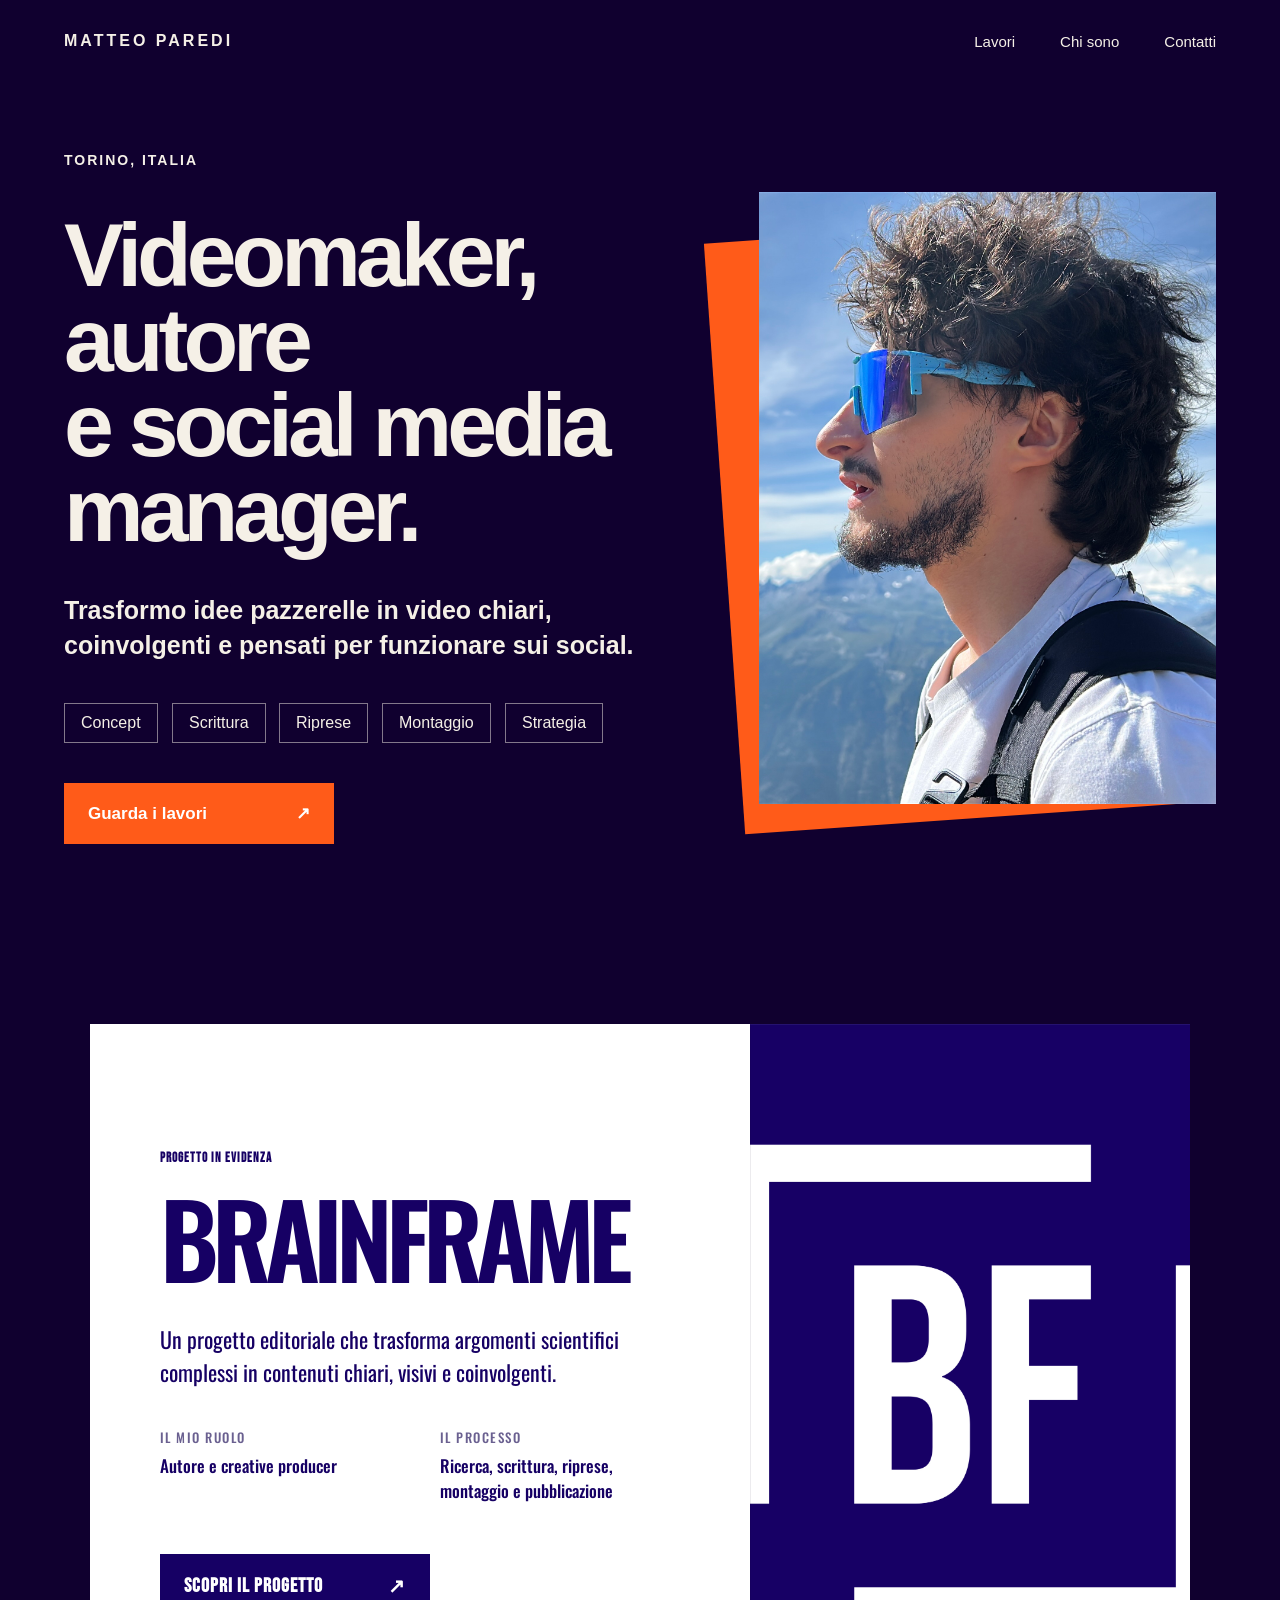
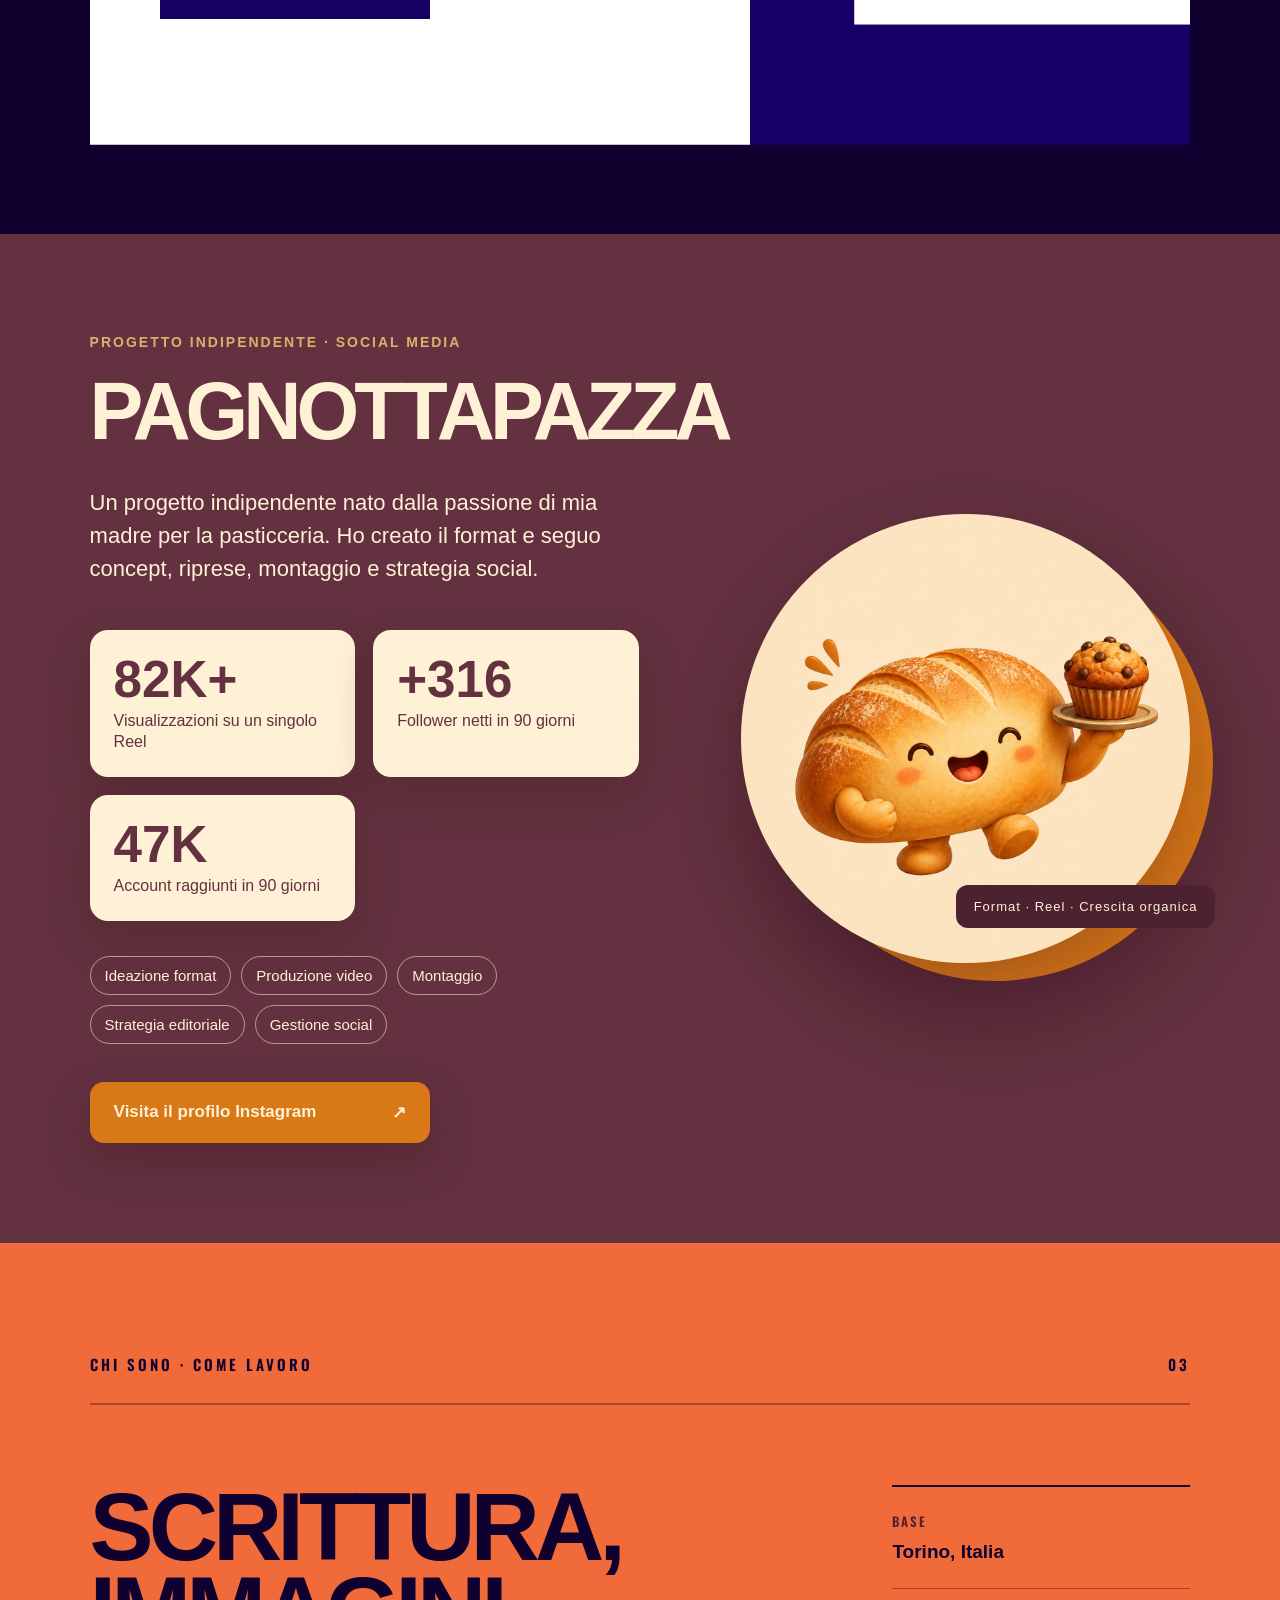
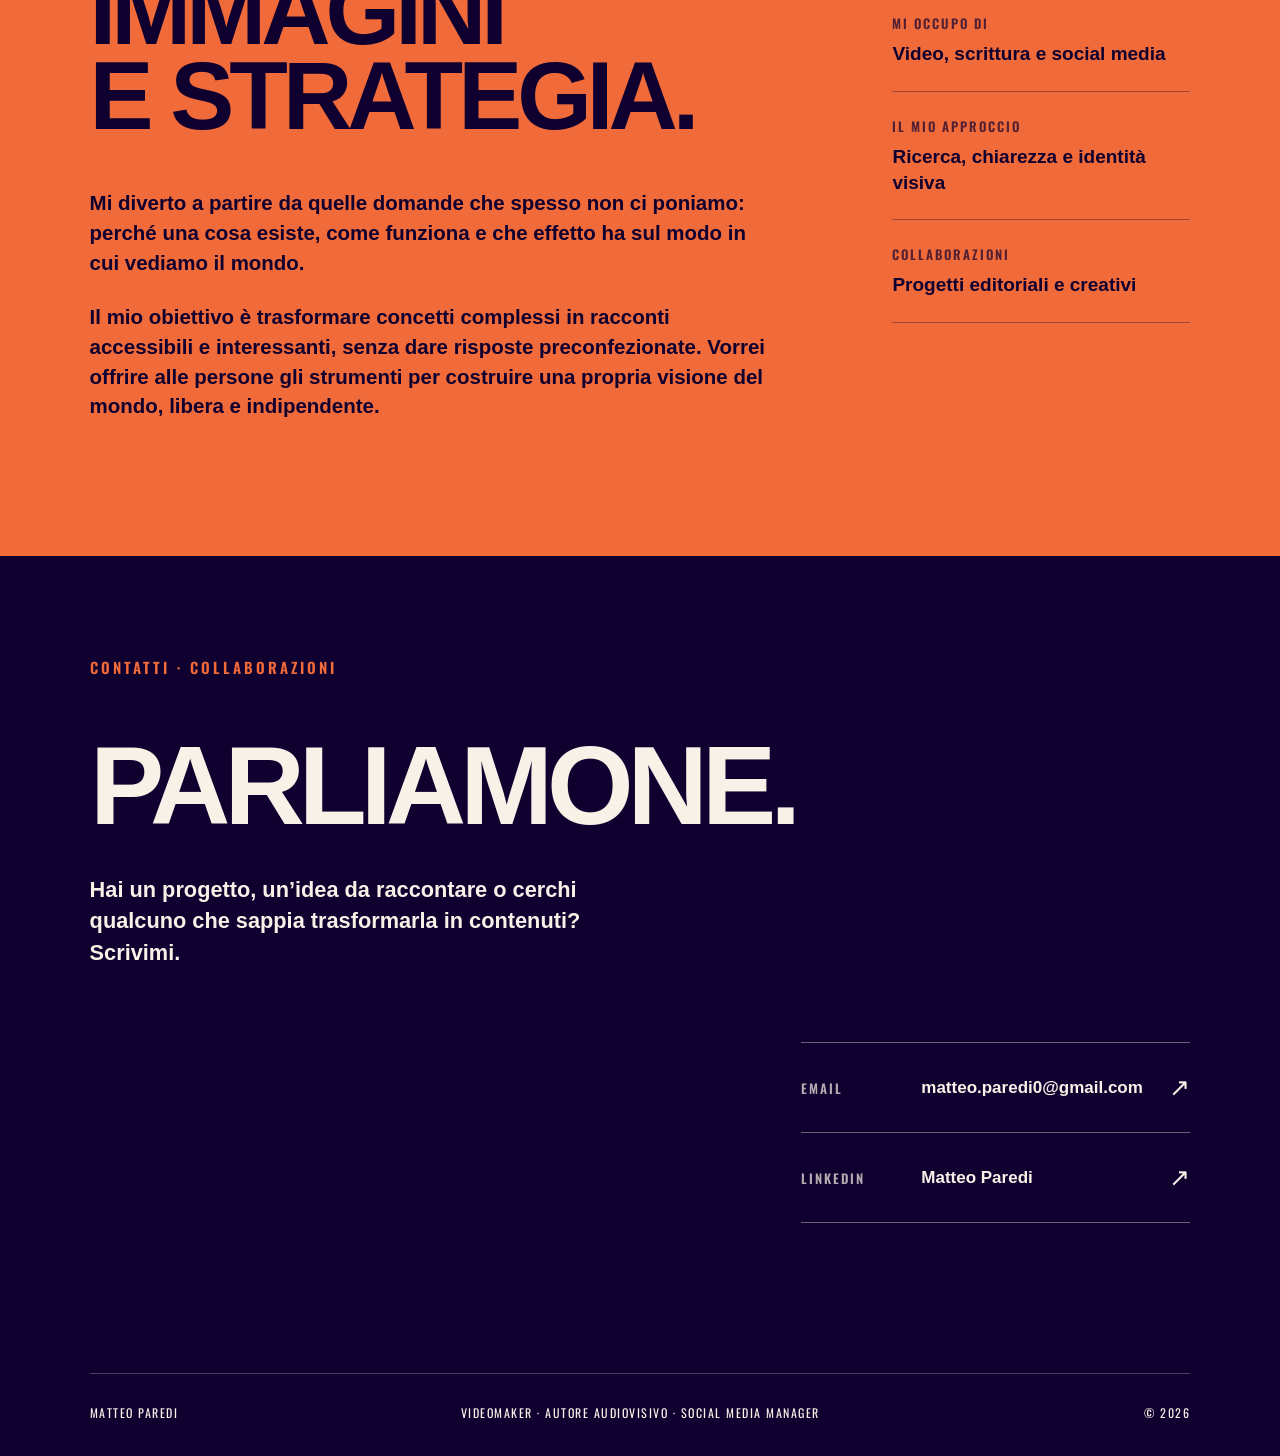
==== commit 1d169e8b: "Enhance index.html with SEO and social media meta tags Added meta tags for SEO, social media sharing" ====
--- a/index.html
+++ b/index.html
@@ -4,7 +4,44 @@
 <head>
     <meta charset="UTF-8">
     <meta name="viewport" content="width=device-width, initial-scale=1.0">
-
+<!-- Descrizione per Google -->
+<meta
+    name="description"
+    content="Portfolio di Matteo Paredi, videomaker, autore audiovisivo e social media manager. Concept, scrittura, riprese, montaggio e strategia per contenuti digitali."
+>
+
+<!-- Favicon mostrata nella scheda del browser -->
+<link
+    rel="icon"
+    href="assets/Sito/favicon.svg"
+    type="image/svg+xml"
+>
+
+<!-- Anteprima mostrata quando il sito viene condiviso -->
+<meta property="og:type" content="website">
+<meta property="og:title" content="Matteo Paredi | Portfolio">
+<meta
+    property="og:description"
+    content="Trasformo idee complesse in video chiari, coinvolgenti e pensati per funzionare sui social."
+>
+<meta property="og:url" content="https://matteo1234ay.github.io/">
+<meta
+    property="og:image"
+    content="https://matteo1234ay.github.io/assets/Sito/matteo-paredi.jpg"
+>
+<meta property="og:image:alt" content="Matteo Paredi, videomaker e autore audiovisivo">
+
+<!-- Anteprima compatibile con X e altre piattaforme -->
+<meta name="twitter:card" content="summary_large_image">
+<meta name="twitter:title" content="Matteo Paredi | Portfolio">
+<meta
+    name="twitter:description"
+    content="Videomaker, autore audiovisivo e social media manager."
+>
+<meta
+    name="twitter:image"
+    content="https://matteo1234ay.github.io/assets/Sito/matteo-paredi.jpg"
+>
     <link rel="preconnect" href="https://fonts.googleapis.com">
     <link rel="preconnect" href="https://fonts.gstatic.com" crossorigin>
 
--- a/style.css
+++ b/style.css
@@ -3006,3 +3006,336 @@
     color: #10002f;
     border-top: none;
 }
+/* ==================================================
+   CONTATTI
+================================================== */
+
+.contatti {
+    min-height: 100vh;
+    display: flex;
+    flex-direction: column;
+    padding: 100px max(7vw, 40px) 35px;
+    background: #10002f;
+    color: #f7f2e8;
+}
+
+.etichetta-contatti {
+    margin: 0;
+    font-family: "Oswald", sans-serif;
+    font-size: 15px;
+    font-weight: 600;
+    letter-spacing: 3px;
+    text-transform: uppercase;
+    color: #f06a3a;
+}
+
+.contatti-contenuto {
+    display: grid;
+    grid-template-columns: minmax(0, 1.2fr) minmax(360px, 0.8fr);
+    gap: clamp(60px, 10vw, 170px);
+    align-items: end;
+    flex: 1;
+    padding: 100px 0;
+}
+
+.contatti-testo h2 {
+    margin: 0 0 40px;
+    font-size: clamp(90px, 11vw, 210px);
+    line-height: 0.82;
+    letter-spacing: -7px;
+}
+
+.contatti-testo p {
+    max-width: 720px;
+    margin: 0;
+    font-size: clamp(21px, 1.7vw, 31px);
+    font-weight: 600;
+    line-height: 1.45;
+}
+
+.contatti-link {
+    border-top: 1px solid rgba(247, 242, 232, 0.4);
+}
+
+.contatti-link a {
+    position: relative;
+    display: grid;
+    grid-template-columns: 100px minmax(0, 1fr) auto;
+    gap: 20px;
+    align-items: center;
+    padding: 30px 0;
+    color: #f7f2e8;
+    text-decoration: none;
+    border-bottom: 1px solid rgba(247, 242, 232, 0.4);
+    transition:
+        color 0.3s ease,
+        padding-left 0.3s ease;
+}
+
+.contatti-link a:hover {
+    padding-left: 14px;
+    color: #f06a3a;
+}
+
+.contatti-link a > span:first-child {
+    font-family: "Oswald", sans-serif;
+    font-size: 13px;
+    font-weight: 600;
+    letter-spacing: 2px;
+    text-transform: uppercase;
+    opacity: 0.7;
+}
+
+.contatti-link strong {
+    min-width: 0;
+    font-size: clamp(17px, 1.3vw, 22px);
+    overflow-wrap: anywhere;
+}
+
+.freccia-contatto {
+    font-size: 25px;
+}
+
+.footer-portfolio {
+    display: grid;
+    grid-template-columns: 1fr auto 1fr;
+    gap: 30px;
+    align-items: center;
+    padding-top: 30px;
+    border-top: 1px solid rgba(247, 242, 232, 0.25);
+    font-family: "Oswald", sans-serif;
+    font-size: 12px;
+    letter-spacing: 1.5px;
+    text-transform: uppercase;
+}
+
+.footer-portfolio span:nth-child(2) {
+    text-align: center;
+}
+
+.footer-portfolio span:last-child {
+    text-align: right;
+}
+
+
+/* ANIMAZIONE CONTATTI */
+
+.animazioni-attive .etichetta-contatti,
+.animazioni-attive .contatti-testo,
+.animazioni-attive .contatti-link {
+    opacity: 0;
+    transform: translateY(45px);
+    transition:
+        opacity 0.8s ease,
+        transform 0.8s cubic-bezier(0.2, 0.8, 0.2, 1);
+}
+
+.animazioni-attive .contatti.in-vista .etichetta-contatti,
+.animazioni-attive .contatti.in-vista .contatti-testo,
+.animazioni-attive .contatti.in-vista .contatti-link {
+    opacity: 1;
+    transform: translateY(0);
+}
+
+.animazioni-attive .contatti.in-vista .contatti-testo {
+    transition-delay: 0.12s;
+}
+
+.animazioni-attive .contatti.in-vista .contatti-link {
+    transition-delay: 0.24s;
+}
+
+
+/* CONTATTI SU SMARTPHONE */
+
+@media (max-width: 900px) {
+
+    .contatti {
+        min-height: auto;
+        padding: 80px 20px 30px;
+    }
+
+    .contatti-contenuto {
+        grid-template-columns: 1fr;
+        gap: 70px;
+        padding: 90px 0;
+    }
+
+    .contatti-testo h2 {
+        margin-bottom: 35px;
+        font-size: clamp(65px, 20vw, 100px);
+        line-height: 0.85;
+        letter-spacing: -4px;
+    }
+
+    .contatti-testo p {
+        font-size: 20px;
+    }
+
+    .contatti-link a {
+        grid-template-columns: 1fr auto;
+        gap: 12px;
+        padding: 25px 0;
+    }
+
+    .contatti-link a > span:first-child {
+        grid-column: 1 / -1;
+    }
+
+    .contatti-link strong {
+        font-size: 17px;
+    }
+
+    .footer-portfolio {
+        grid-template-columns: 1fr;
+        gap: 14px;
+    }
+
+    .footer-portfolio span:nth-child(2),
+    .footer-portfolio span:last-child {
+        text-align: left;
+    }
+}
+/* ALLINEAMENTO CONTATTI DESKTOP */
+
+@media (min-width: 901px) {
+
+    .contatti-contenuto {
+        align-items: start;
+        padding: 60px 0 80px;
+    }
+
+    .contatti-testo h2 {
+        font-size: clamp(90px, 8.7vw, 165px);
+        line-height: 0.86;
+        letter-spacing: -6px;
+        white-space: nowrap;
+    }
+
+    .contatti-link {
+        margin-top: 35px;
+    }
+}
+/* REVEAL "BOOM" DI PARLIAMONE */
+
+.animazioni-attive .contatti-testo h2 {
+    opacity: 0;
+    clip-path: inset(0 100% 0 0);
+    transform:
+        translateY(55px)
+        scale(0.78);
+    transform-origin: left center;
+}
+
+.animazioni-attive .contatti.in-vista .contatti-testo h2 {
+    animation: reveal-parliamone 1s
+        cubic-bezier(0.16, 1, 0.3, 1)
+        0.18s forwards;
+}
+
+@keyframes reveal-parliamone {
+
+    0% {
+        opacity: 0;
+        clip-path: inset(0 100% 0 0);
+        transform:
+            translateY(55px)
+            scale(0.78);
+    }
+
+    65% {
+        opacity: 1;
+        clip-path: inset(0 0 0 0);
+        transform:
+            translateY(0)
+            scale(1.04);
+    }
+
+    100% {
+        opacity: 1;
+        clip-path: inset(0 0 0 0);
+        transform:
+            translateY(0)
+            scale(1);
+    }
+}
+
+/* Rispetta le impostazioni di accessibilità */
+
+@media (prefers-reduced-motion: reduce) {
+
+    .animazioni-attive .contatti-testo h2,
+    .animazioni-attive .contatti.in-vista .contatti-testo h2 {
+        opacity: 1;
+        clip-path: none;
+        transform: none;
+        animation: none;
+    }
+}
+/* CONTATTI IN BASSO A DESTRA */
+
+@media (min-width: 901px) {
+
+    .contatti-link {
+        align-self: end;
+        margin-top: 0;
+        margin-bottom: 70px;
+    }
+}
+/* EVITA CHE IL REVEAL TAGLI PARLIAMONE */
+
+@media (min-width: 901px) {
+
+    .contatti-testo h2 {
+        width: max-content;
+        max-width: none;
+        white-space: nowrap;
+    }
+}
+/* FIX CONTATTI SU SMARTPHONE */
+
+@media (max-width: 900px) {
+
+    .contatti {
+        width: 100%;
+        overflow-x: hidden;
+    }
+
+    .contatti-contenuto,
+    .contatti-testo,
+    .contatti-link {
+        width: 100%;
+        min-width: 0;
+    }
+
+    .contatti-testo h2 {
+        width: max-content;
+        max-width: 100%;
+        margin-bottom: 35px;
+
+        font-size: clamp(38px, 10.5vw, 52px);
+        line-height: 1;
+        letter-spacing: -1px;
+
+        white-space: nowrap;
+        overflow-wrap: normal;
+        word-break: normal;
+    }
+
+    .contatti-testo p {
+        width: 100%;
+        max-width: 100%;
+        overflow-wrap: normal;
+        word-break: normal;
+    }
+
+    .contatti-link a {
+        width: 100%;
+        min-width: 0;
+    }
+
+    .contatti-link strong {
+        min-width: 0;
+        overflow-wrap: anywhere;
+    }
+}
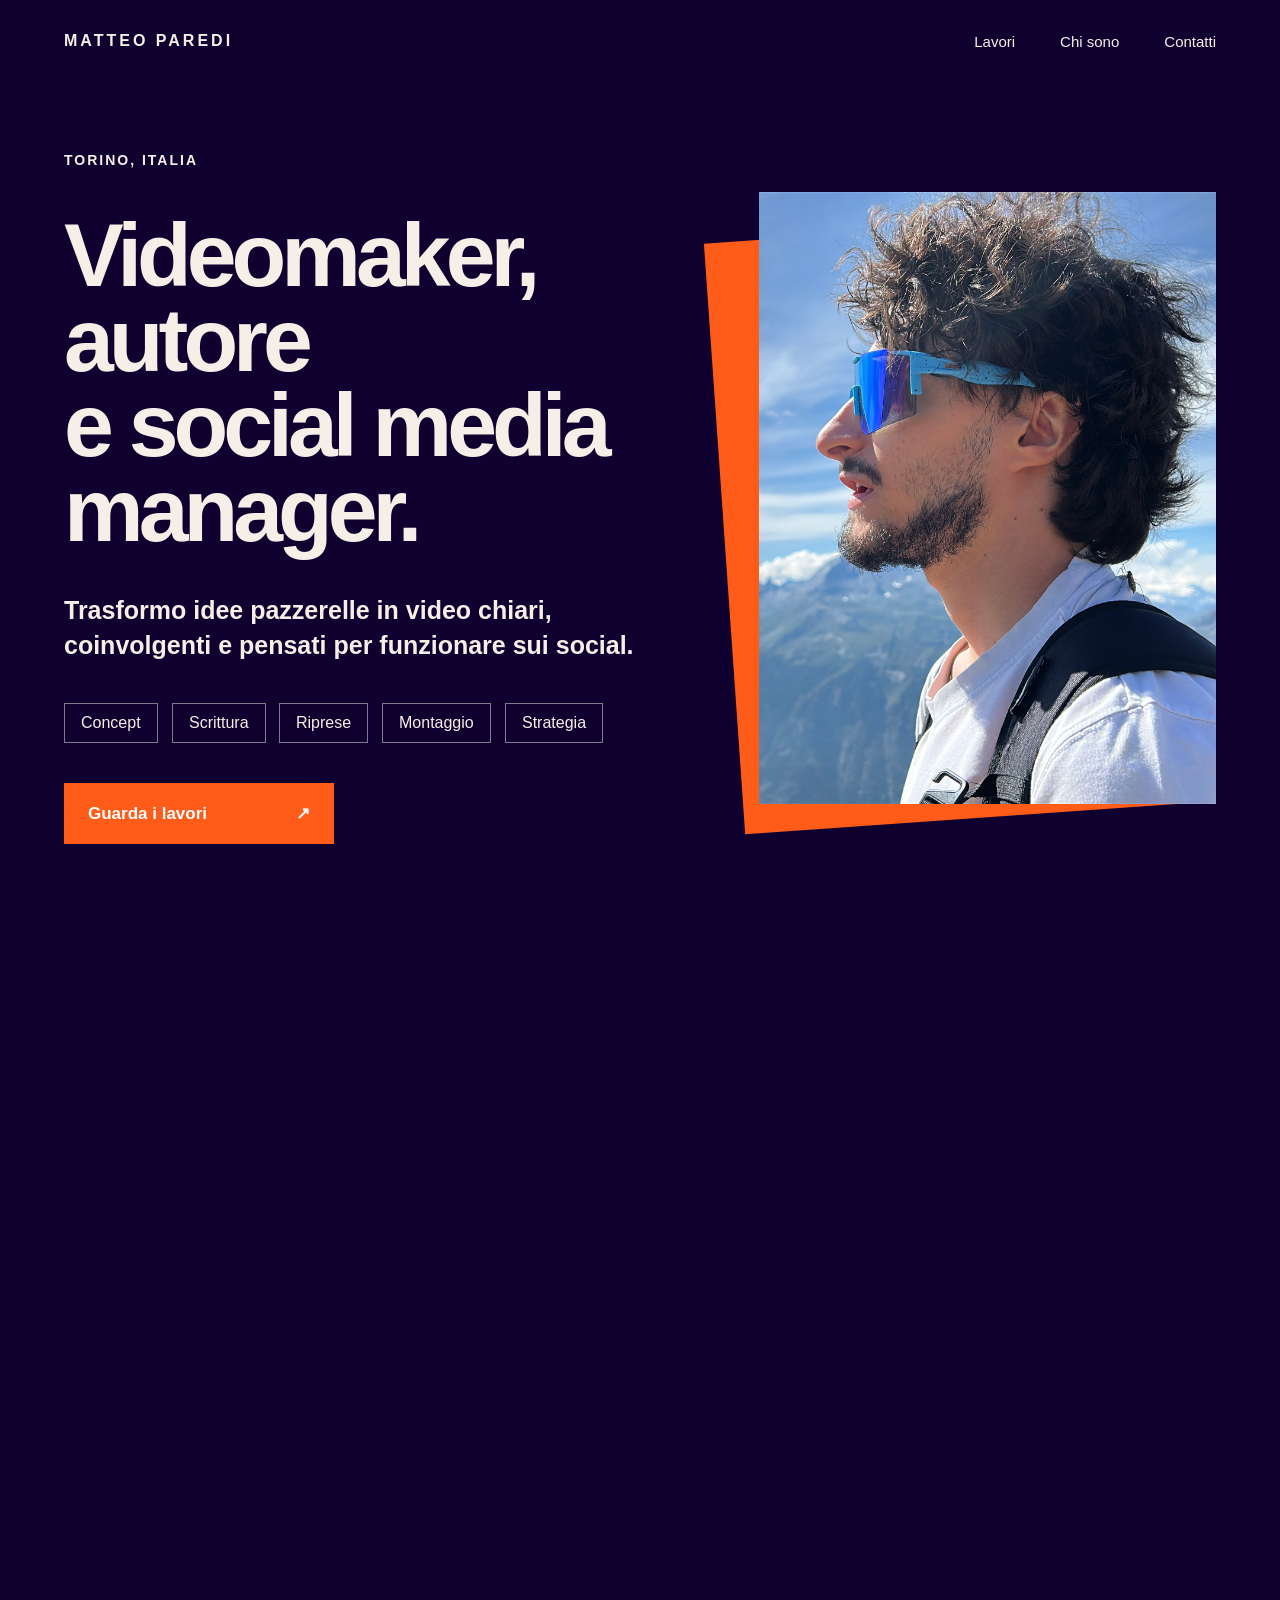
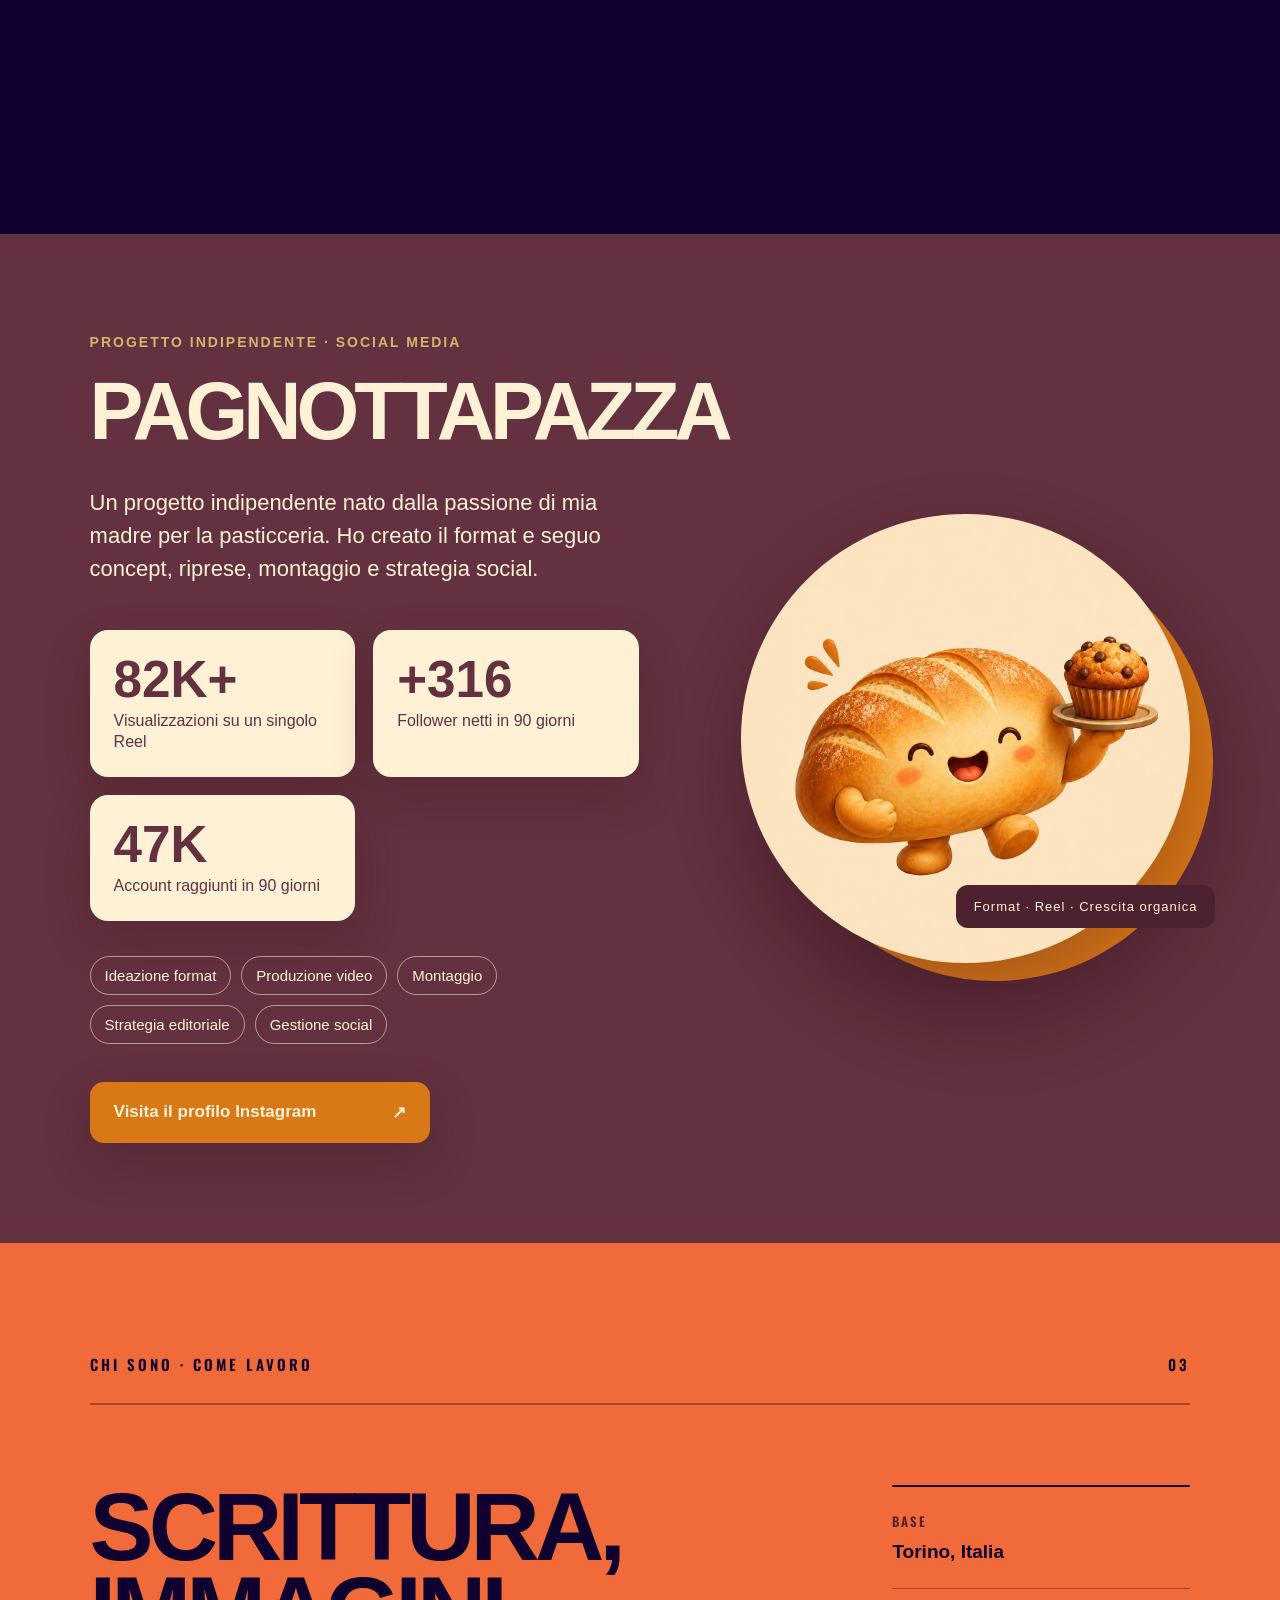
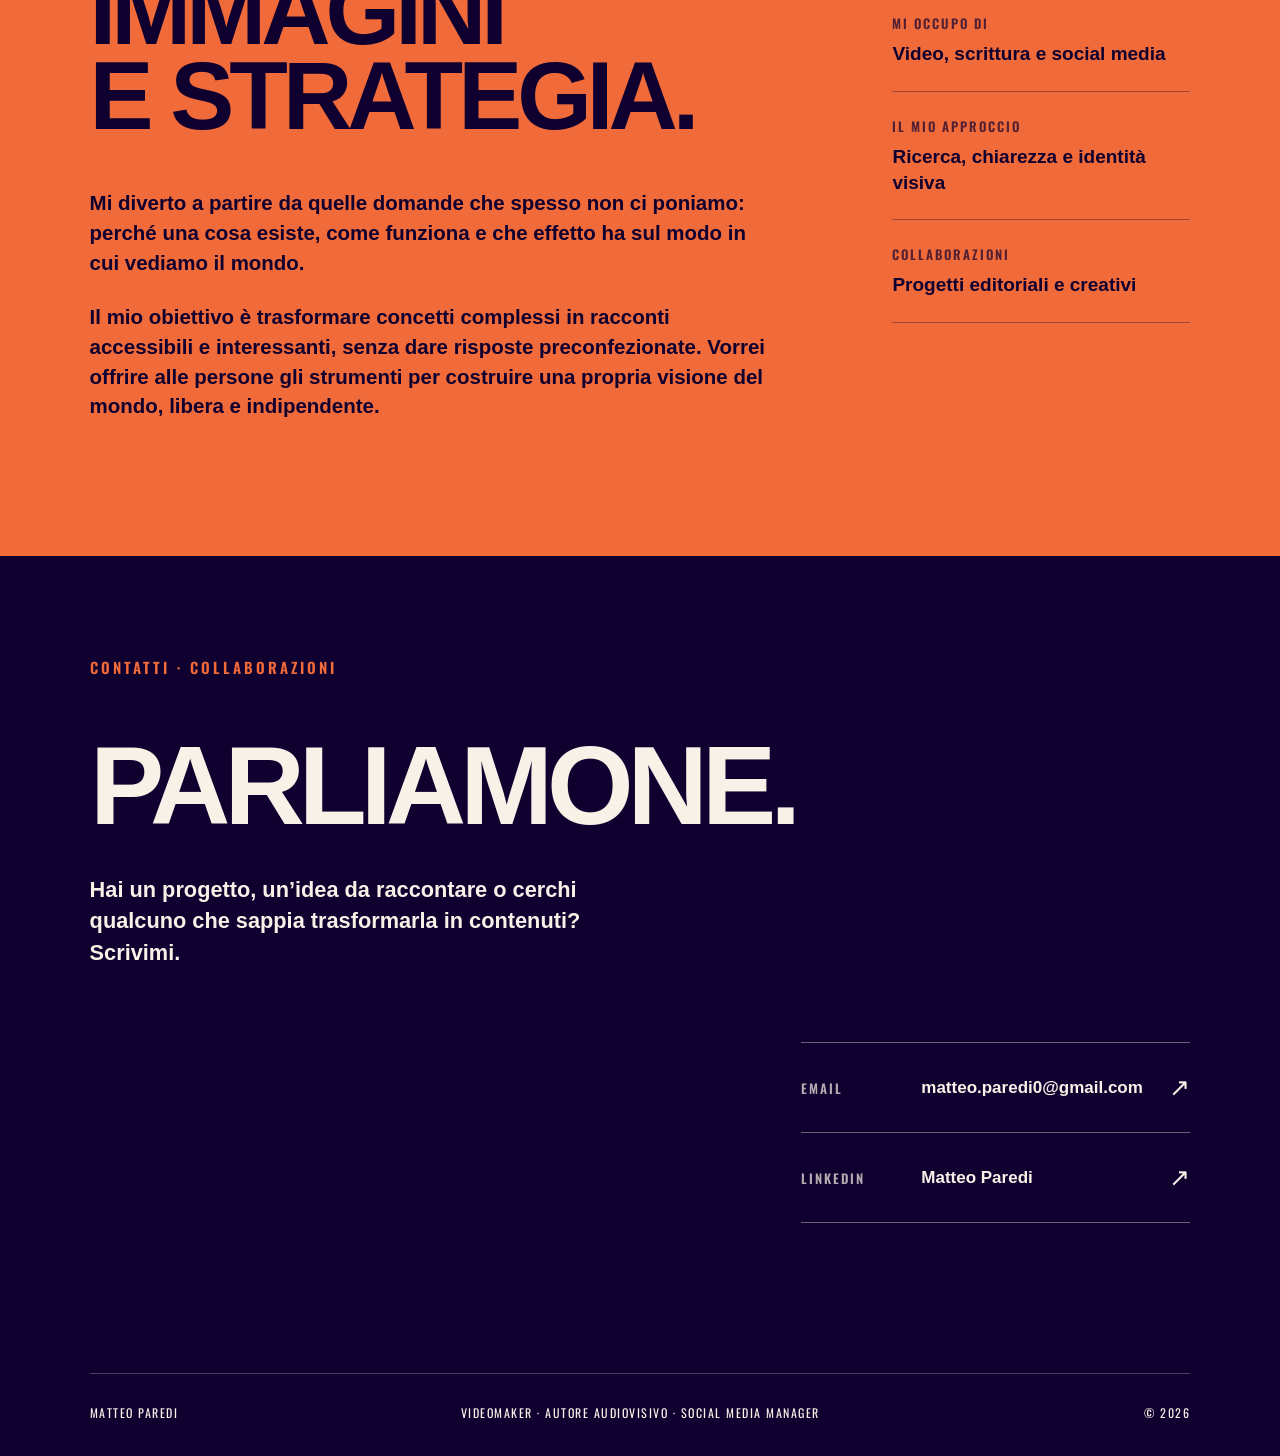
==== commit 202b44c0: "Change image URLs in meta tags Updated Open Graph and Twitter image meta tags." ====
--- a/index.html
+++ b/index.html
@@ -27,7 +27,7 @@
 <meta property="og:url" content="https://matteo1234ay.github.io/">
 <meta
     property="og:image"
-    content="https://matteo1234ay.github.io/assets/Sito/matteo-paredi.jpg"
+   https://matteo1234ay.github.io/assets/Sito/anteprima-portfolio.png
 >
 <meta property="og:image:alt" content="Matteo Paredi, videomaker e autore audiovisivo">
 
@@ -40,8 +40,7 @@
 >
 <meta
     name="twitter:image"
-    content="https://matteo1234ay.github.io/assets/Sito/matteo-paredi.jpg"
->
+    https://matteo1234ay.github.io/assets/Sito/anteprima-portfolio.png
     <link rel="preconnect" href="https://fonts.googleapis.com">
     <link rel="preconnect" href="https://fonts.gstatic.com" crossorigin>
 
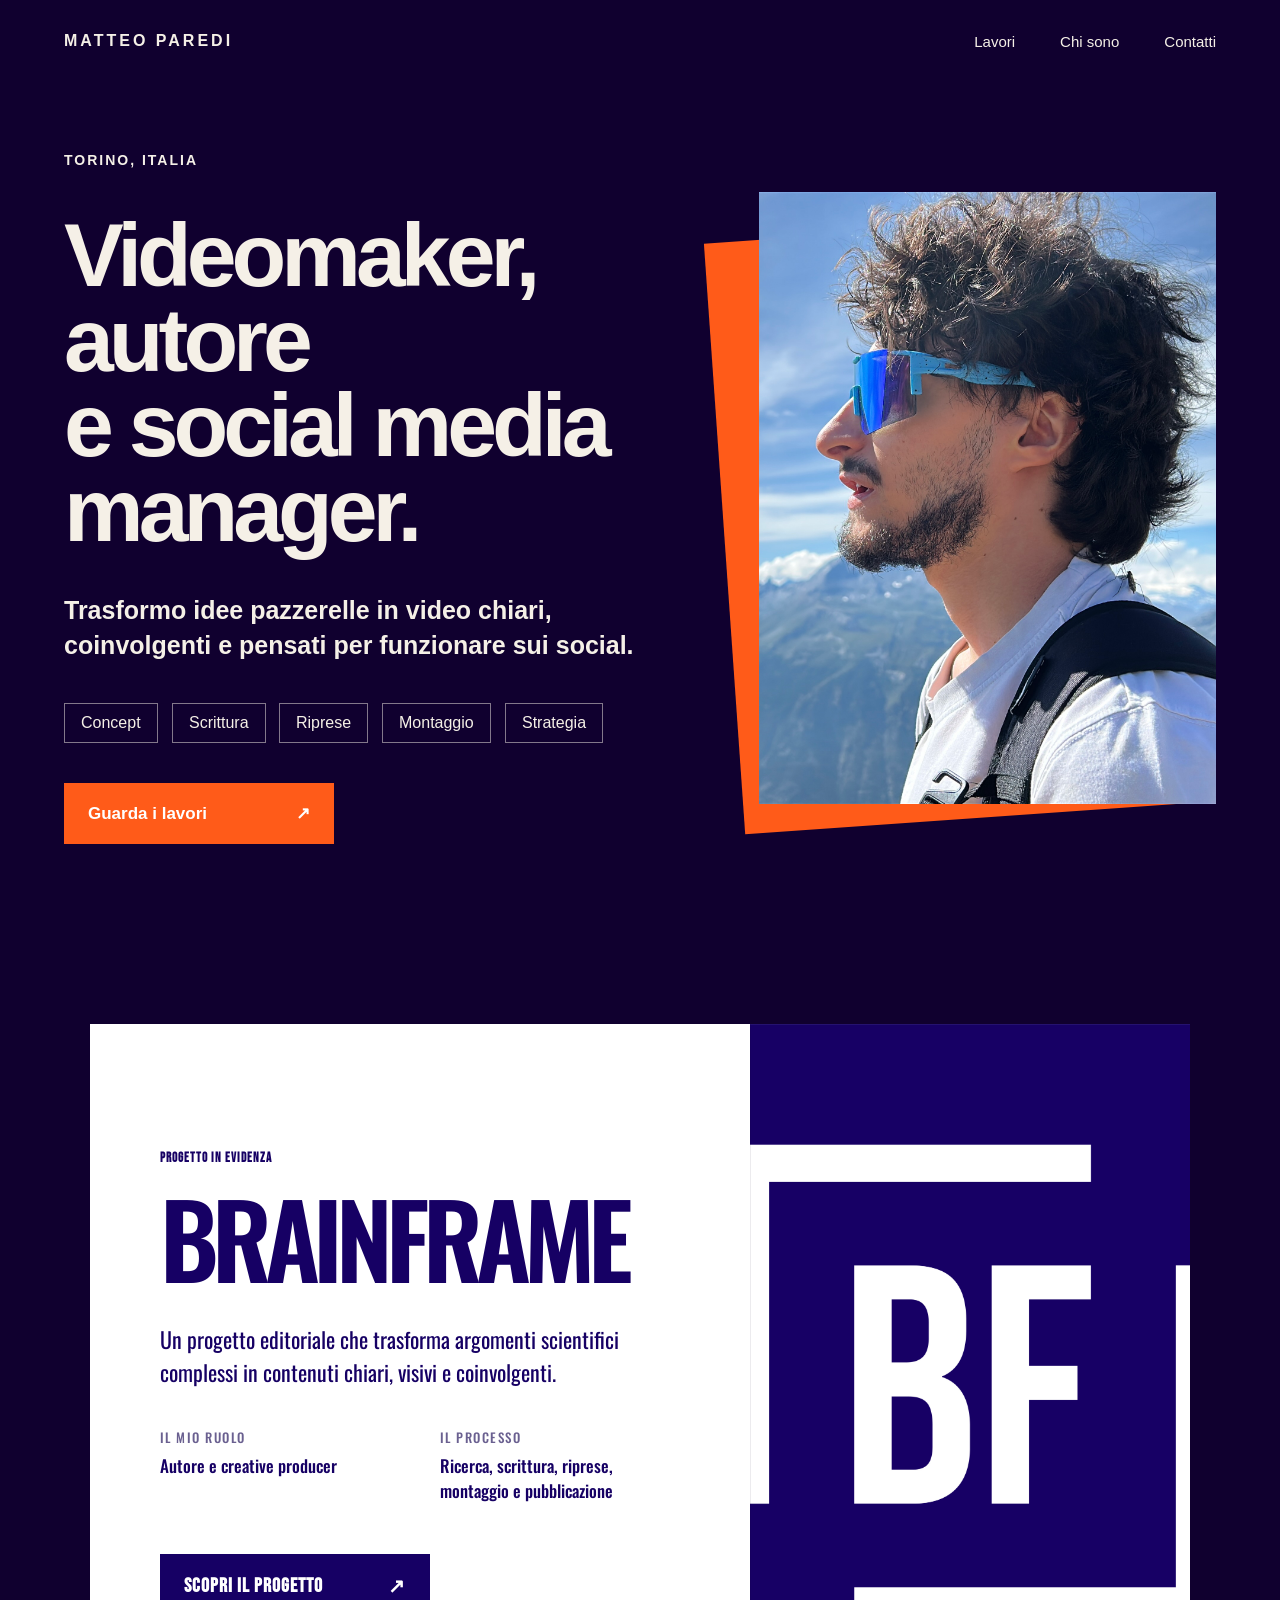
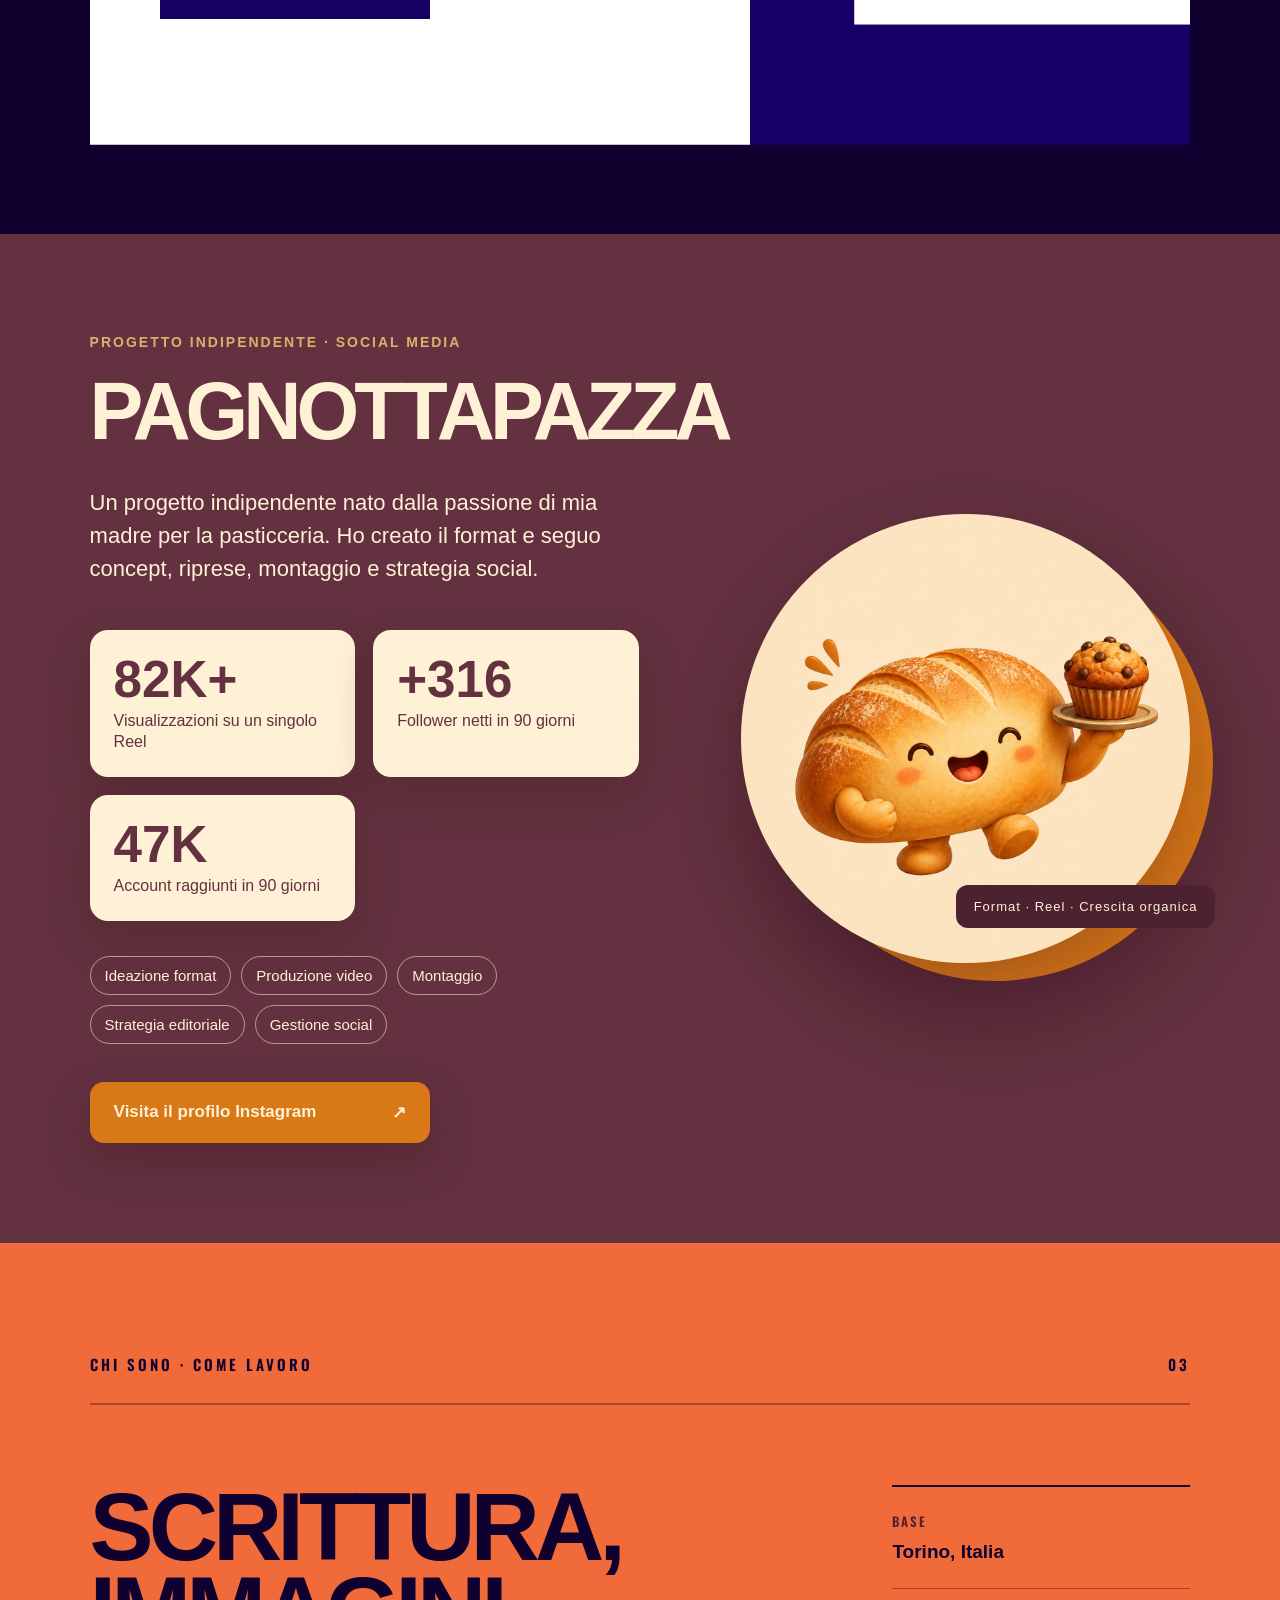
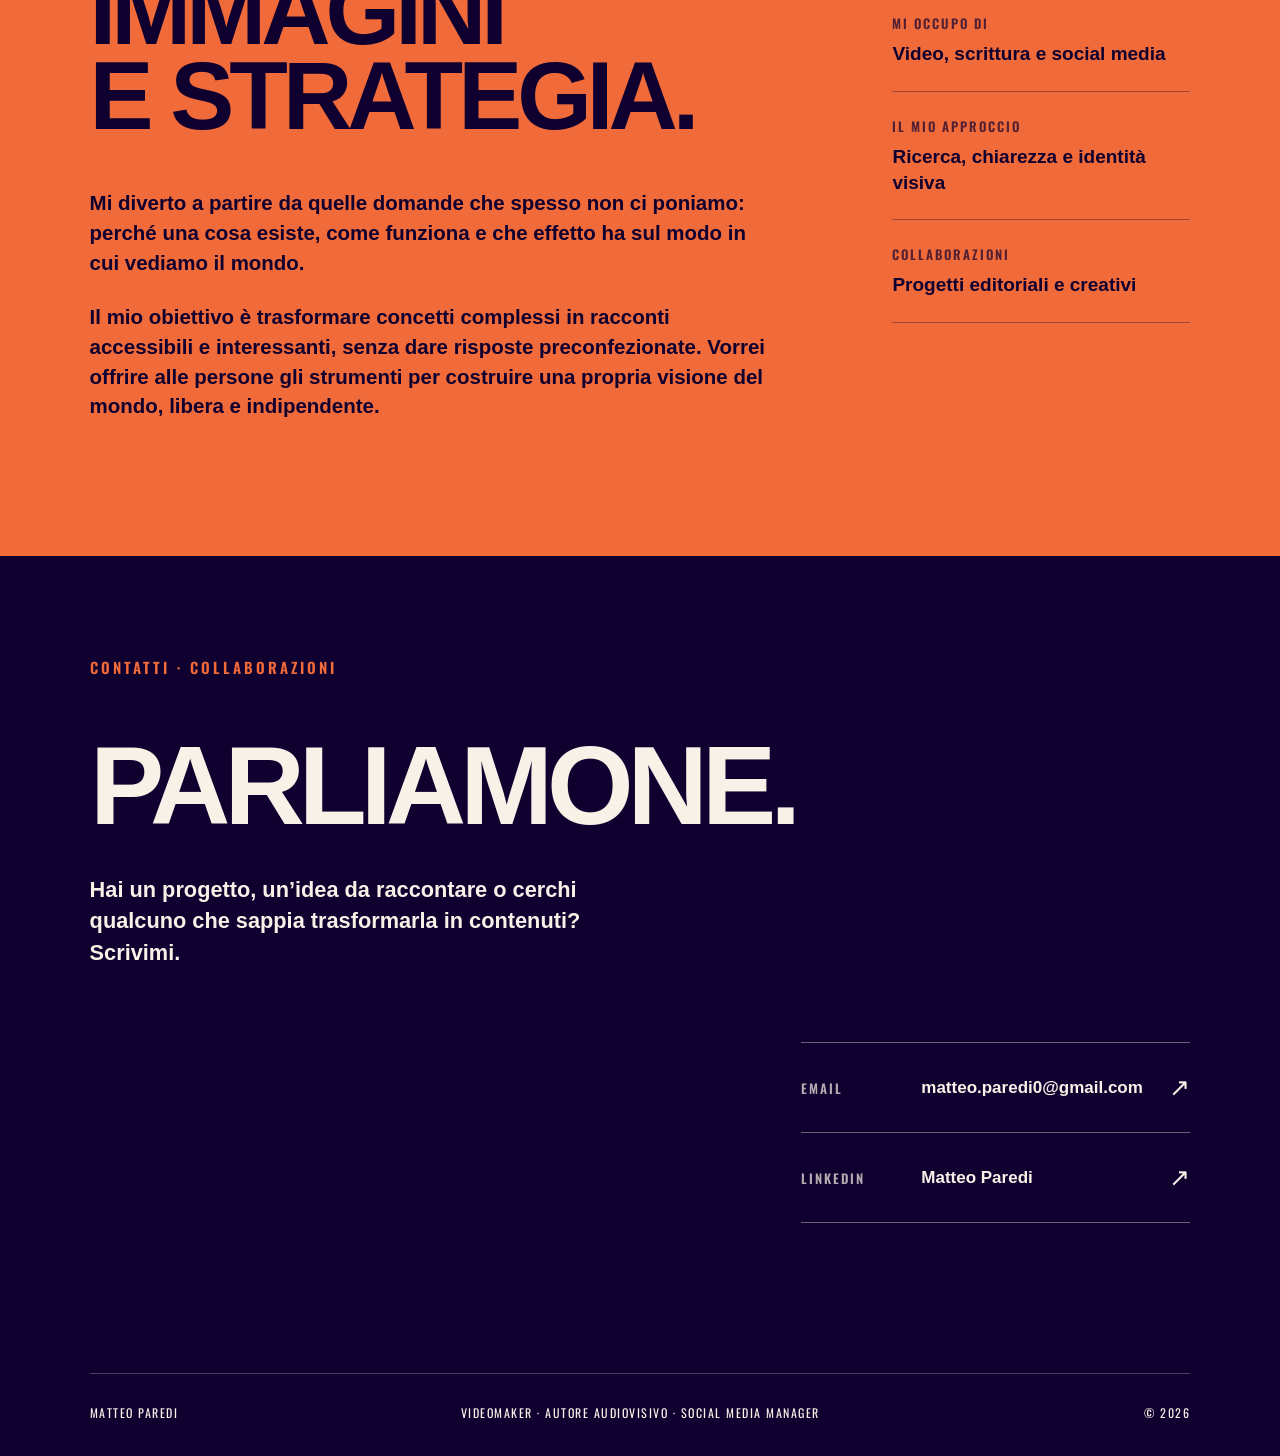
==== commit 05a9becc: "Update Open Graph and Twitter meta tags for portfolio" ====
--- a/index.html
+++ b/index.html
@@ -17,32 +17,43 @@
     type="image/svg+xml"
 >
 
-<!-- Anteprima mostrata quando il sito viene condiviso -->
+<!-- Anteprima mostrata quando il portfolio viene condiviso -->
 <meta property="og:type" content="website">
+
 <meta property="og:title" content="Matteo Paredi | Portfolio">
+
 <meta
     property="og:description"
     content="Trasformo idee complesse in video chiari, coinvolgenti e pensati per funzionare sui social."
 >
-<meta property="og:url" content="https://matteo1234ay.github.io/">
+
+<meta
+    property="og:url"
+    content="https://matteo1234ay.github.io/matteo-paredi-portfolio/"
+>
+
 <meta
     property="og:image"
-   https://matteo1234ay.github.io/assets/Sito/anteprima-portfolio.png
->
-<meta property="og:image:alt" content="Matteo Paredi, videomaker e autore audiovisivo">
-
-<!-- Anteprima compatibile con X e altre piattaforme -->
+    content="https://matteo1234ay.github.io/matteo-paredi-portfolio/assets/Sito/anteprima-portfolio.png"
+>
+
+<meta property="og:image:width" content="1200">
+<meta property="og:image:height" content="630">
+<meta property="og:image:type" content="image/png">
+<meta property="og:image:alt" content="Anteprima del portfolio di Matteo Paredi">
+
 <meta name="twitter:card" content="summary_large_image">
 <meta name="twitter:title" content="Matteo Paredi | Portfolio">
+
 <meta
     name="twitter:description"
     content="Videomaker, autore audiovisivo e social media manager."
 >
+
 <meta
     name="twitter:image"
-    https://matteo1234ay.github.io/assets/Sito/anteprima-portfolio.png
-    <link rel="preconnect" href="https://fonts.googleapis.com">
-    <link rel="preconnect" href="https://fonts.gstatic.com" crossorigin>
+    content="https://matteo1234ay.github.io/matteo-paredi-portfolio/assets/Sito/anteprima-portfolio.png"
+>
 
     <link
         href="https://fonts.googleapis.com/css2?family=Bebas+Neue&family=Oswald:wght@400;500;600;700&display=swap"
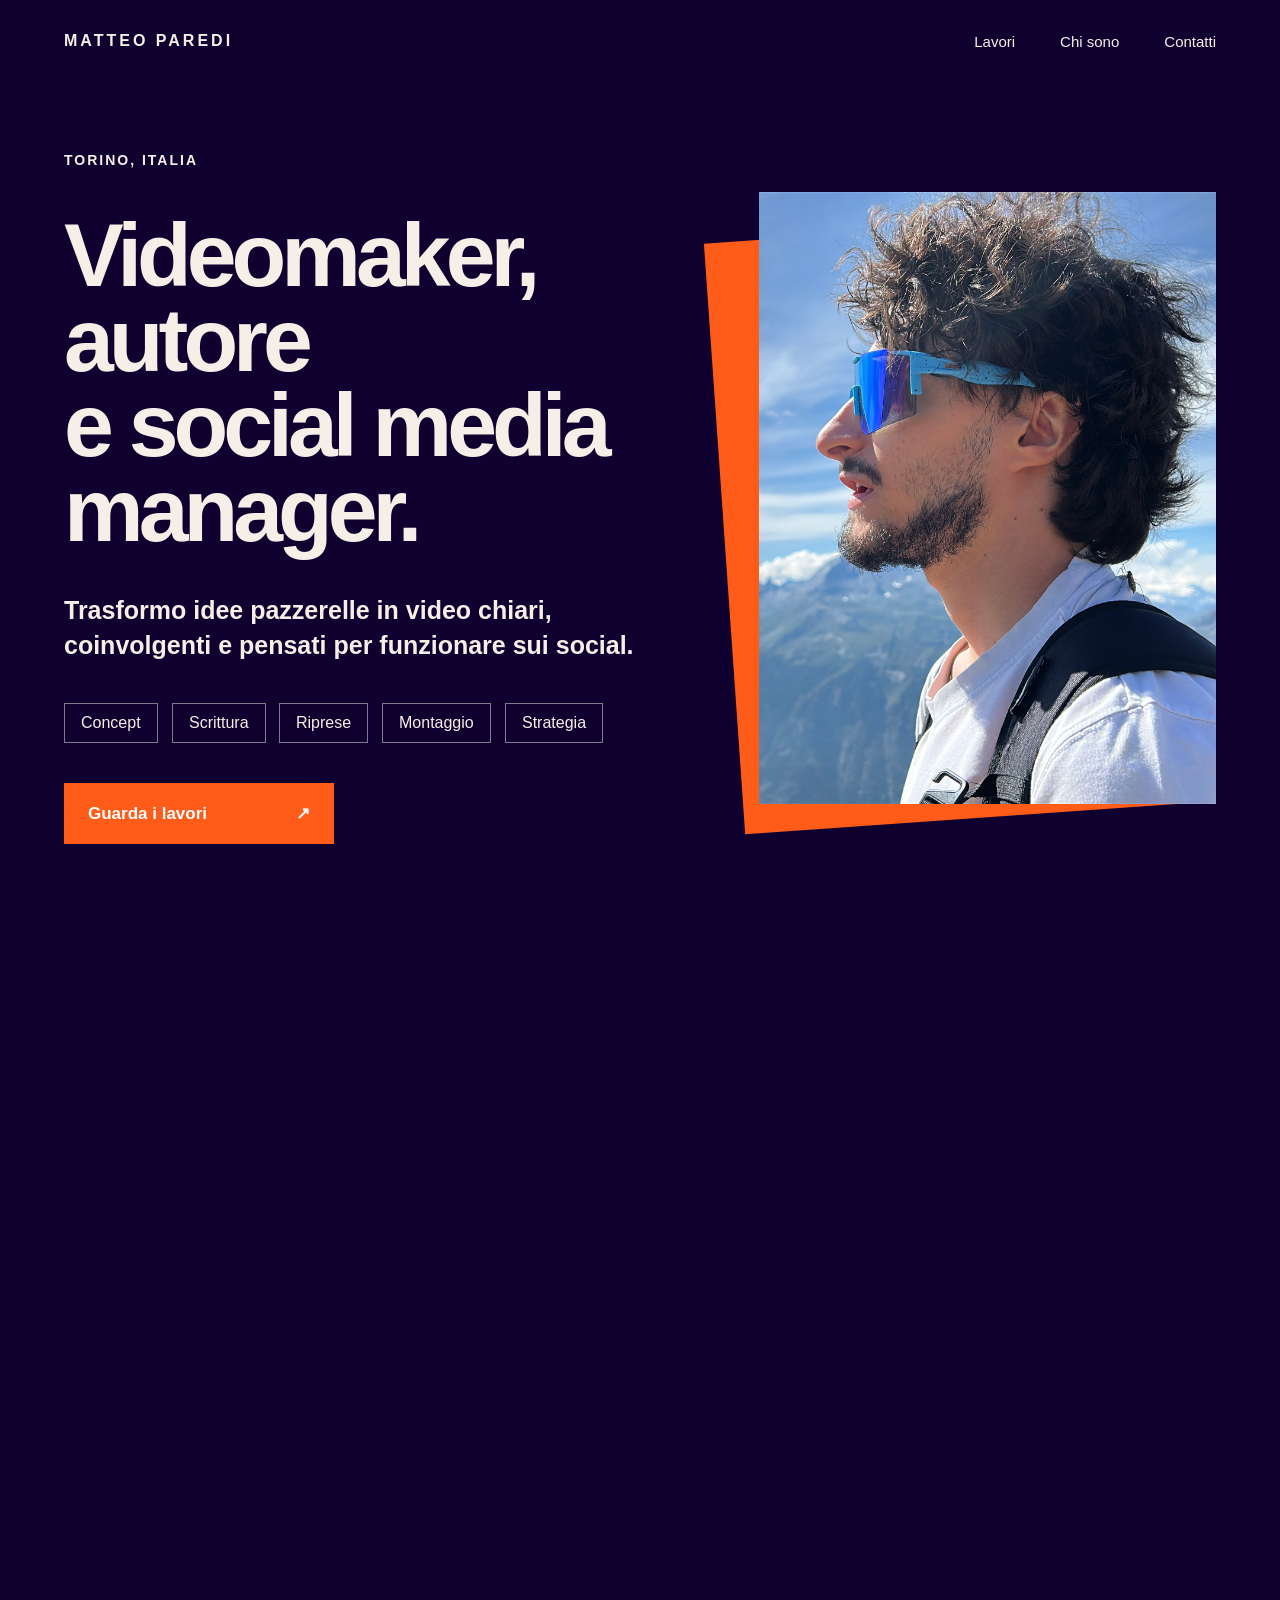
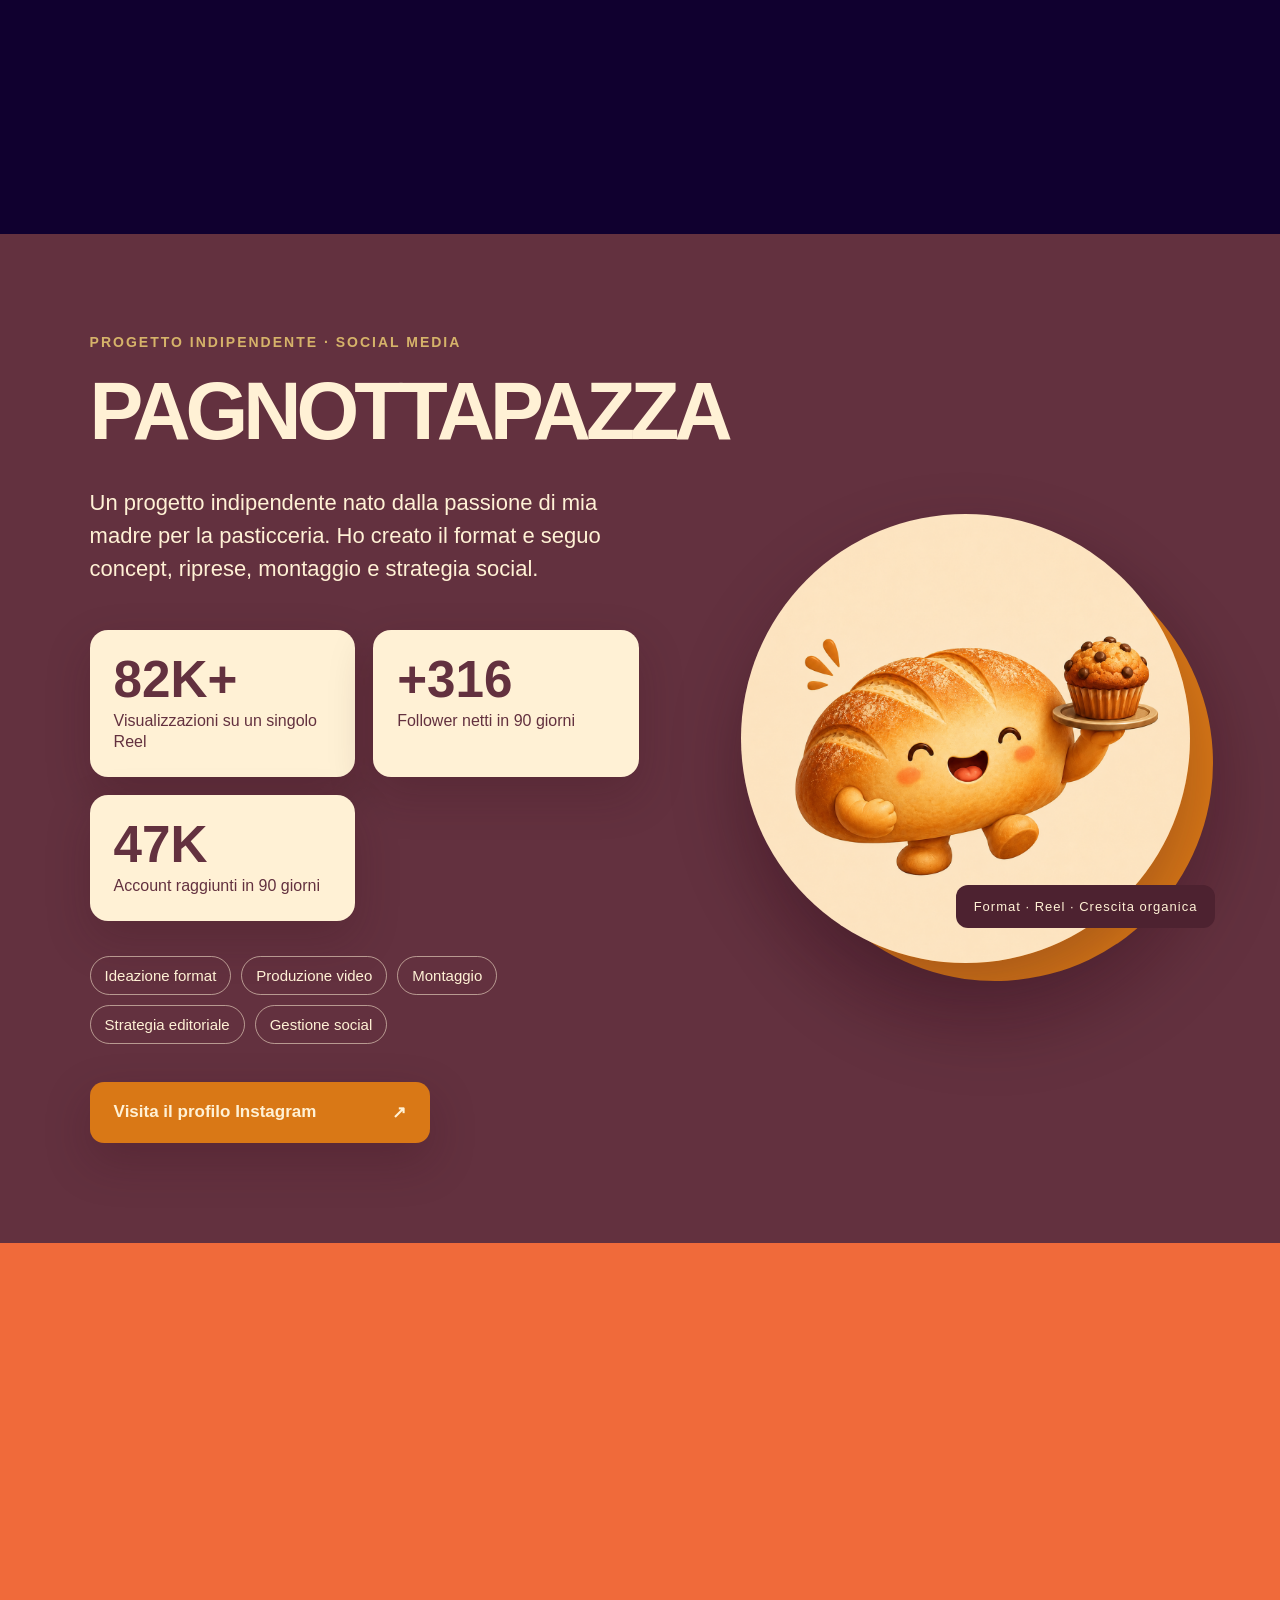
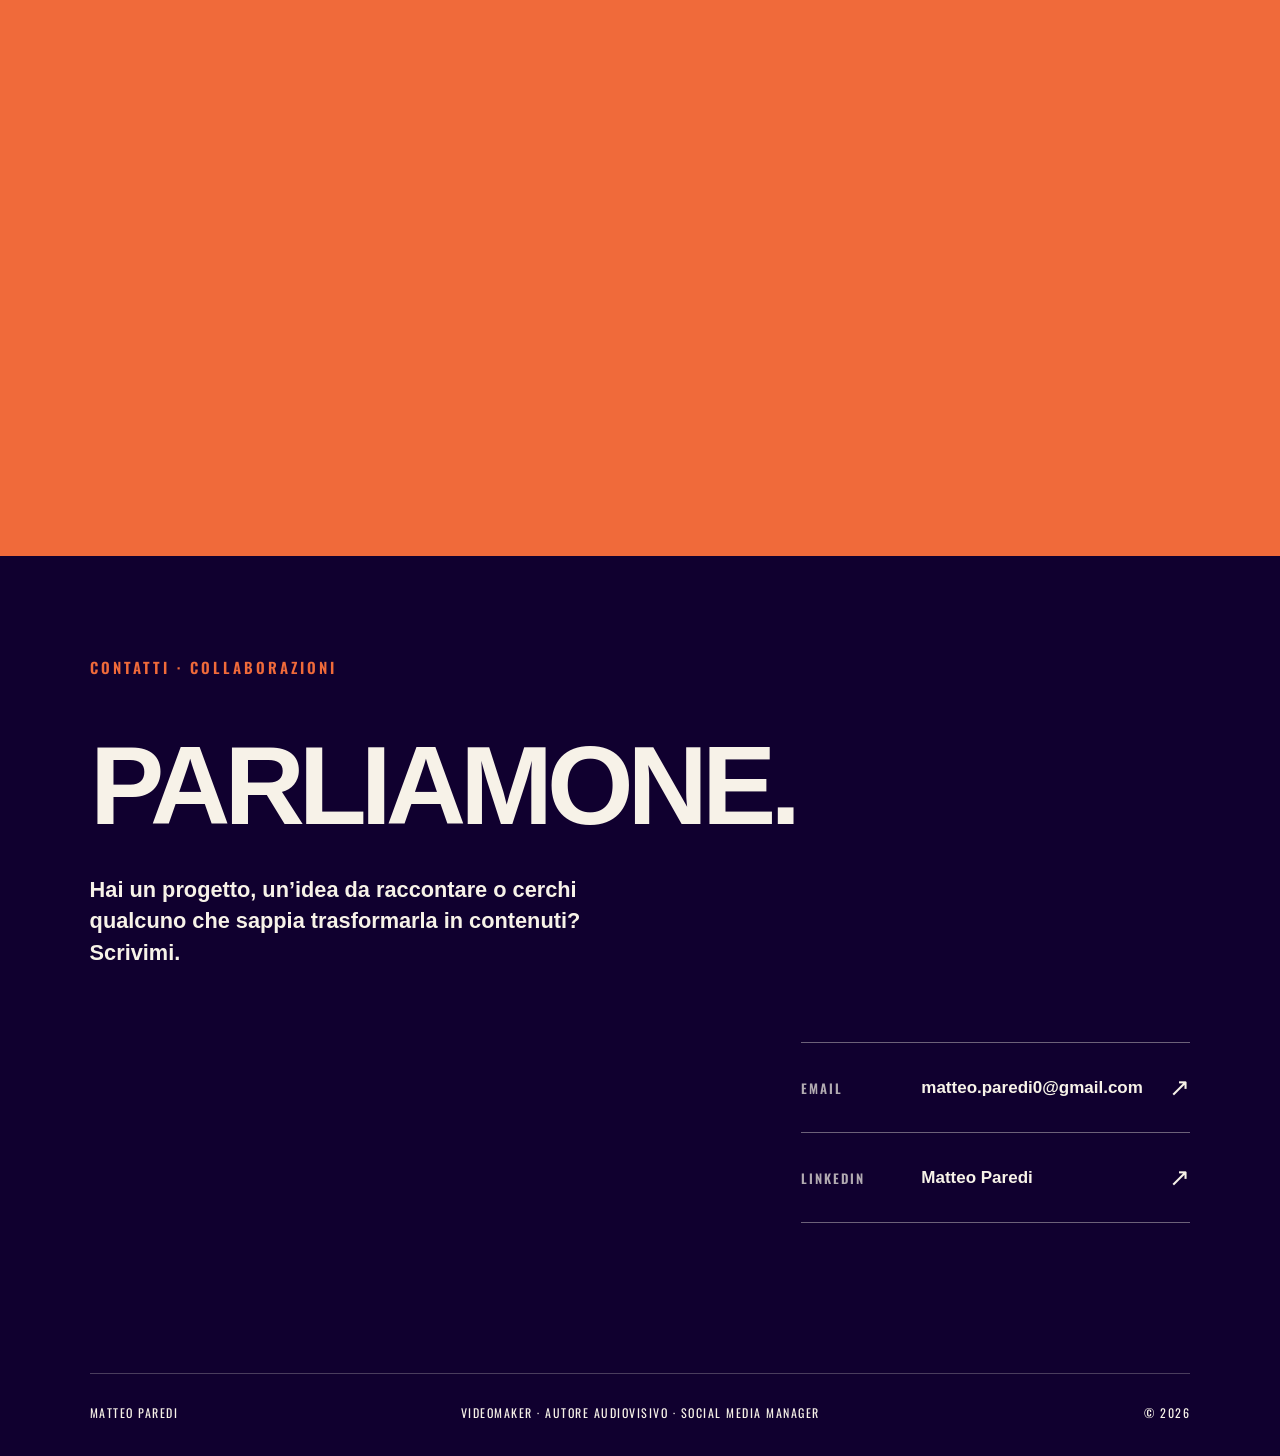
==== commit 2f87e1ad: "Add Google site verification meta tag Added Google site verification meta tag for SEO." ====
--- a/index.html
+++ b/index.html
@@ -4,6 +4,7 @@
 <head>
     <meta charset="UTF-8">
     <meta name="viewport" content="width=device-width, initial-scale=1.0">
+    <meta name="google-site-verification" content="paHD3BXjK0sRxwen6TQEieXSPQQrBKdxd0udGmQ_JW8" />
 <!-- Descrizione per Google -->
 <meta
     name="description"
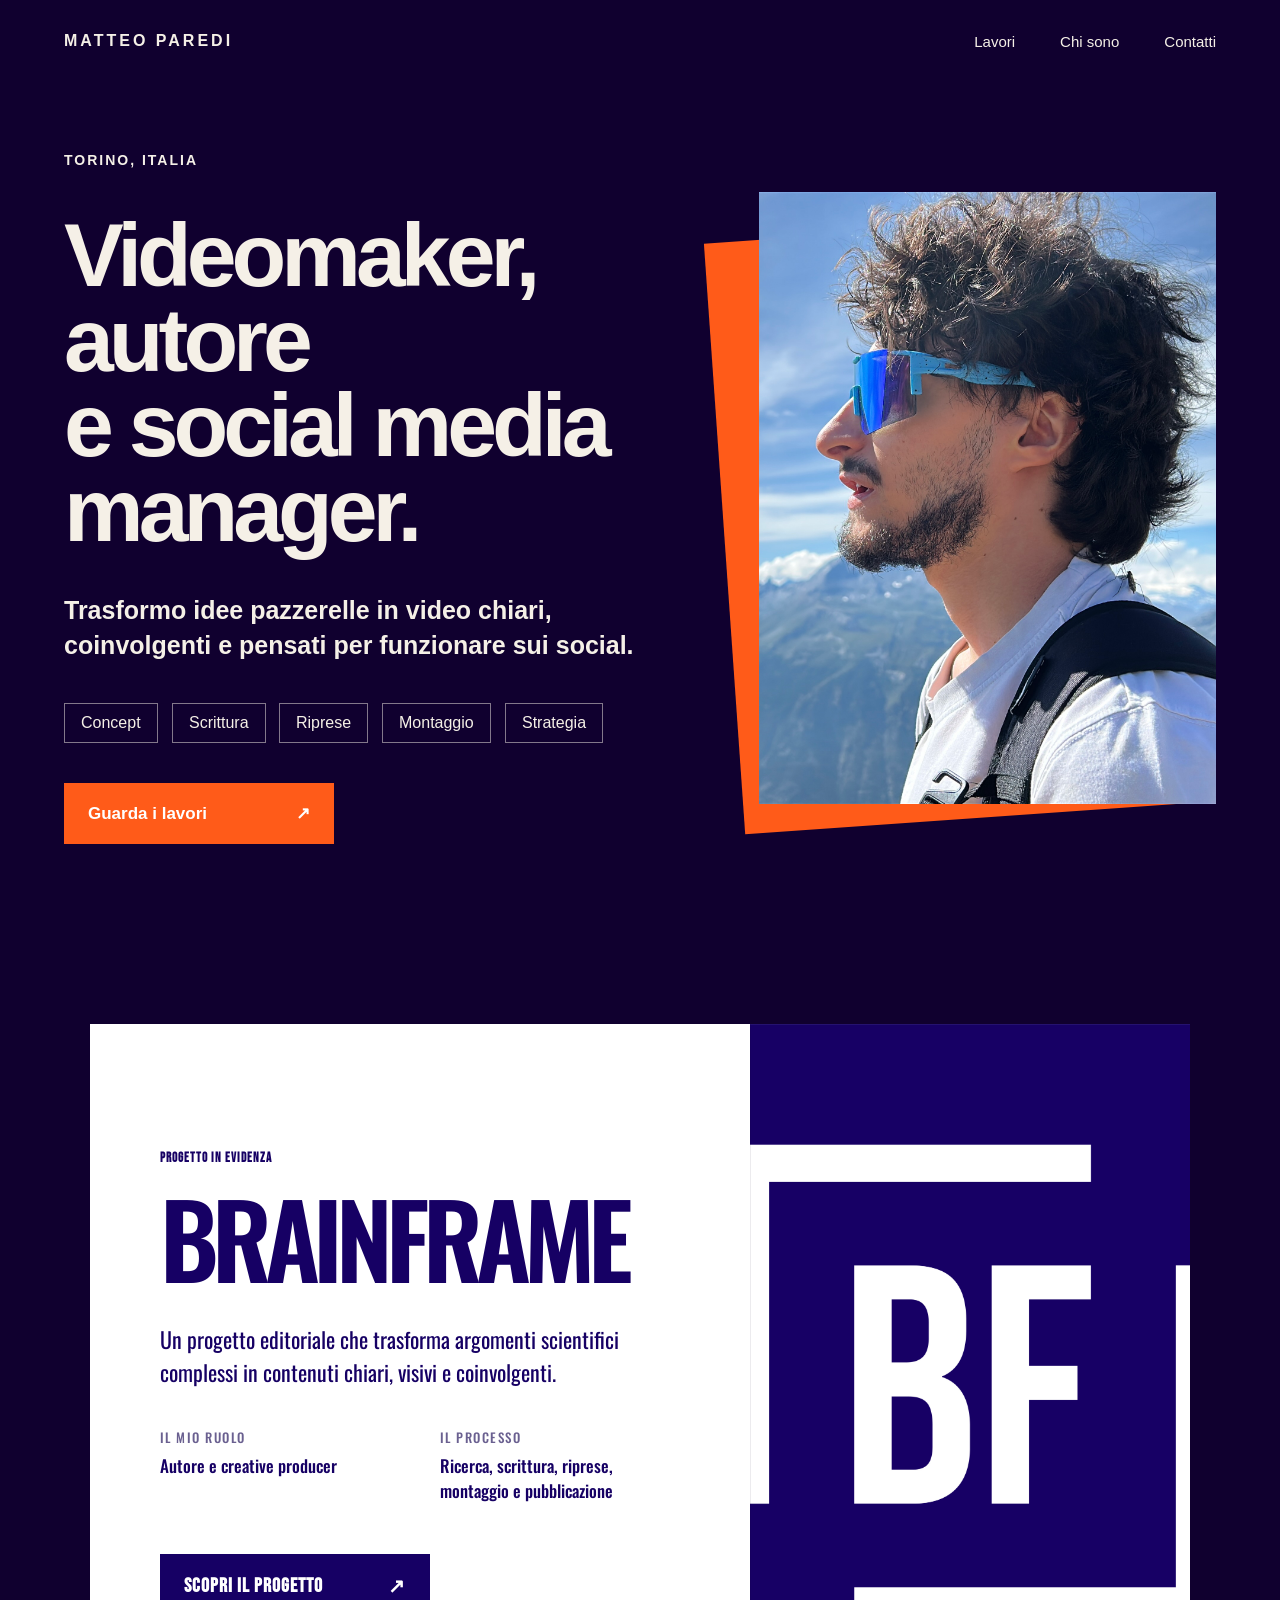
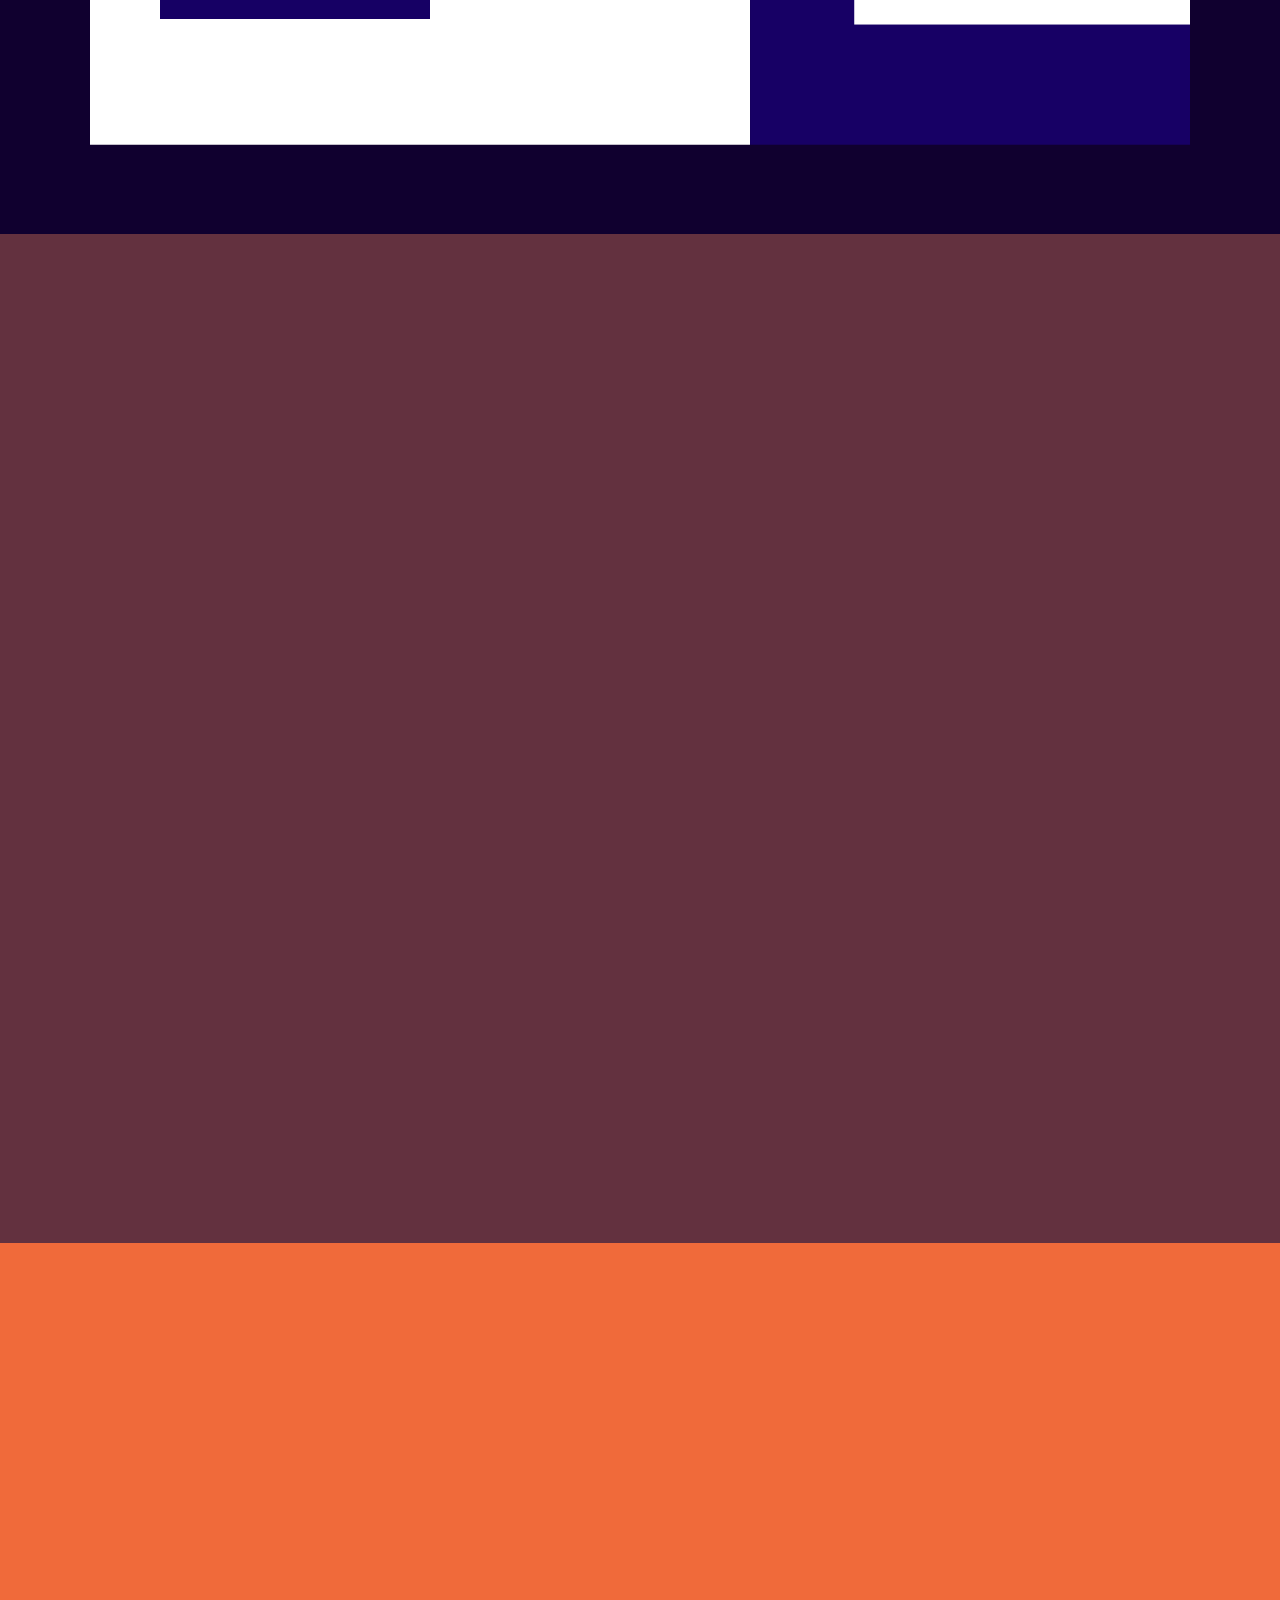
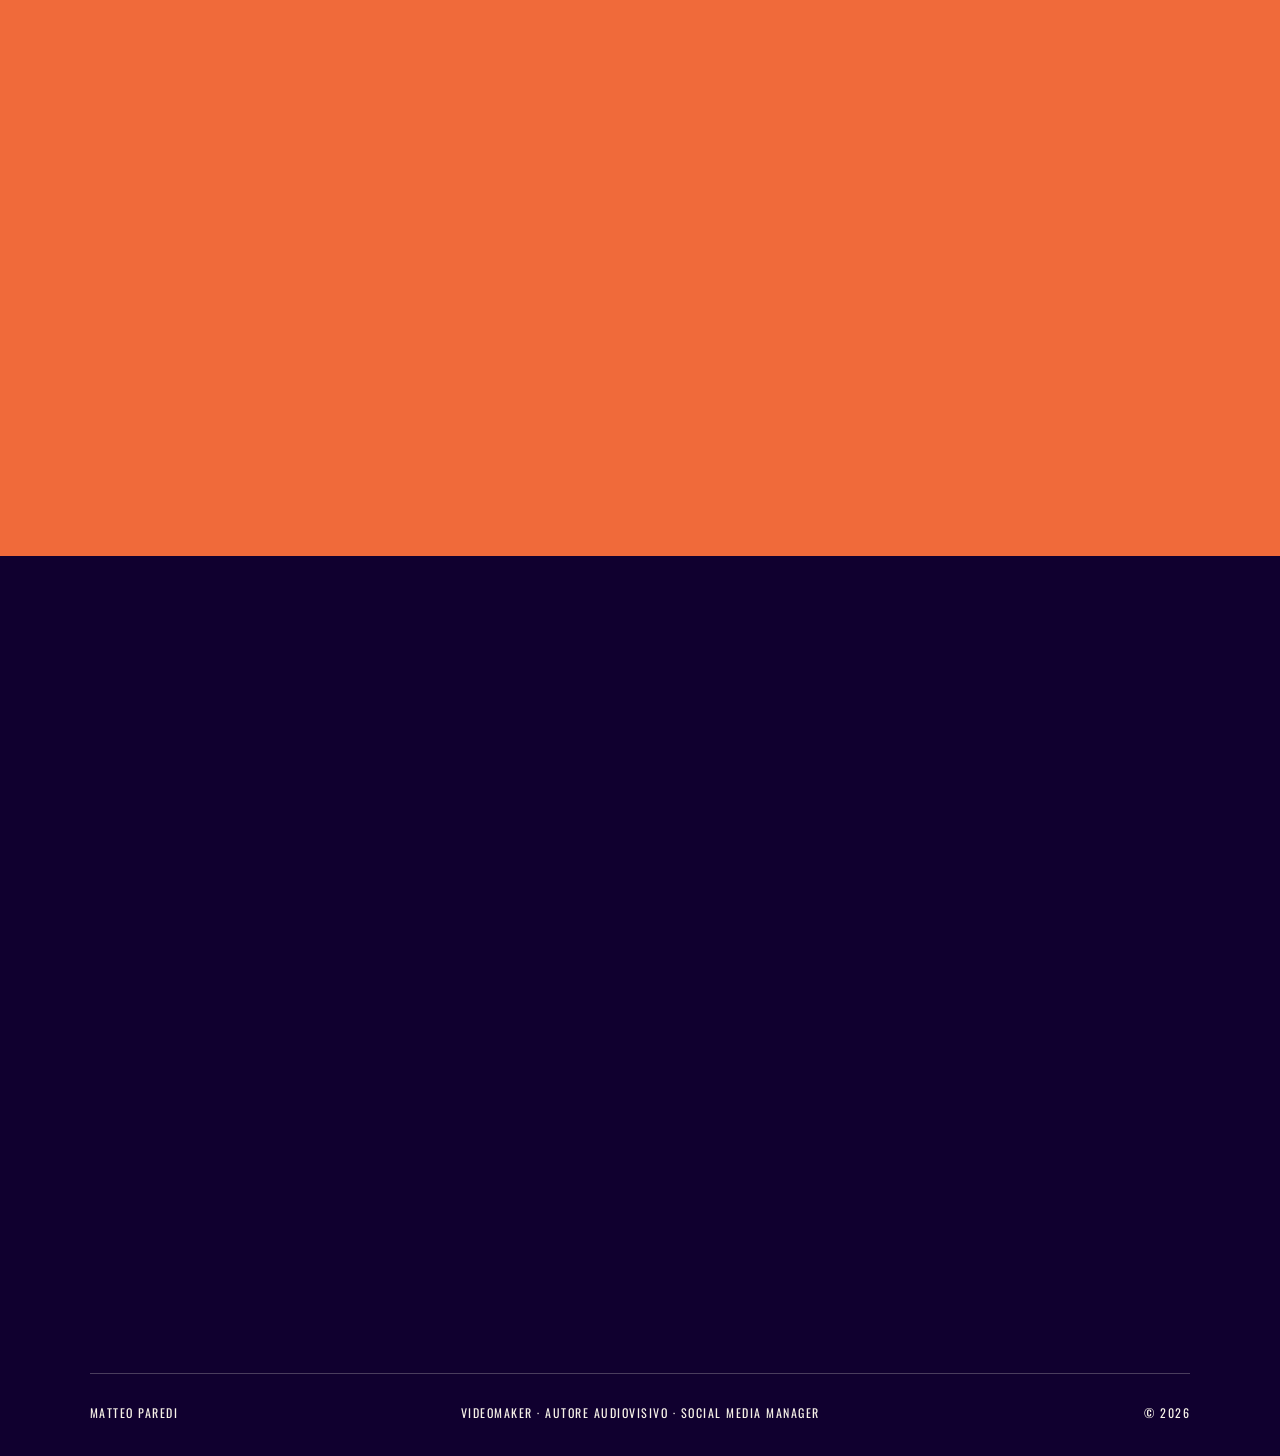
==== commit 17c2e95d: "Update email contact in index.html" ====
--- a/index.html
+++ b/index.html
@@ -336,10 +336,10 @@
 
                 <div class="contatti-link">
 
-                    <a href="mailto:matteo.paredi0@gmail.com">
-                        <span>Email</span>
-                        <strong>matteo.paredi0@gmail.com</strong>
-                        <span class="freccia-contatto">↗</span>
+                    <a href="mailto:matteoparedipodcast0@gmail.com">
+    <span>Email</span>
+    <strong>matteoparedipodcast0@gmail.com</strong>
+    <span class="freccia-contatto">↗</span>
                     </a>
 
                     <a
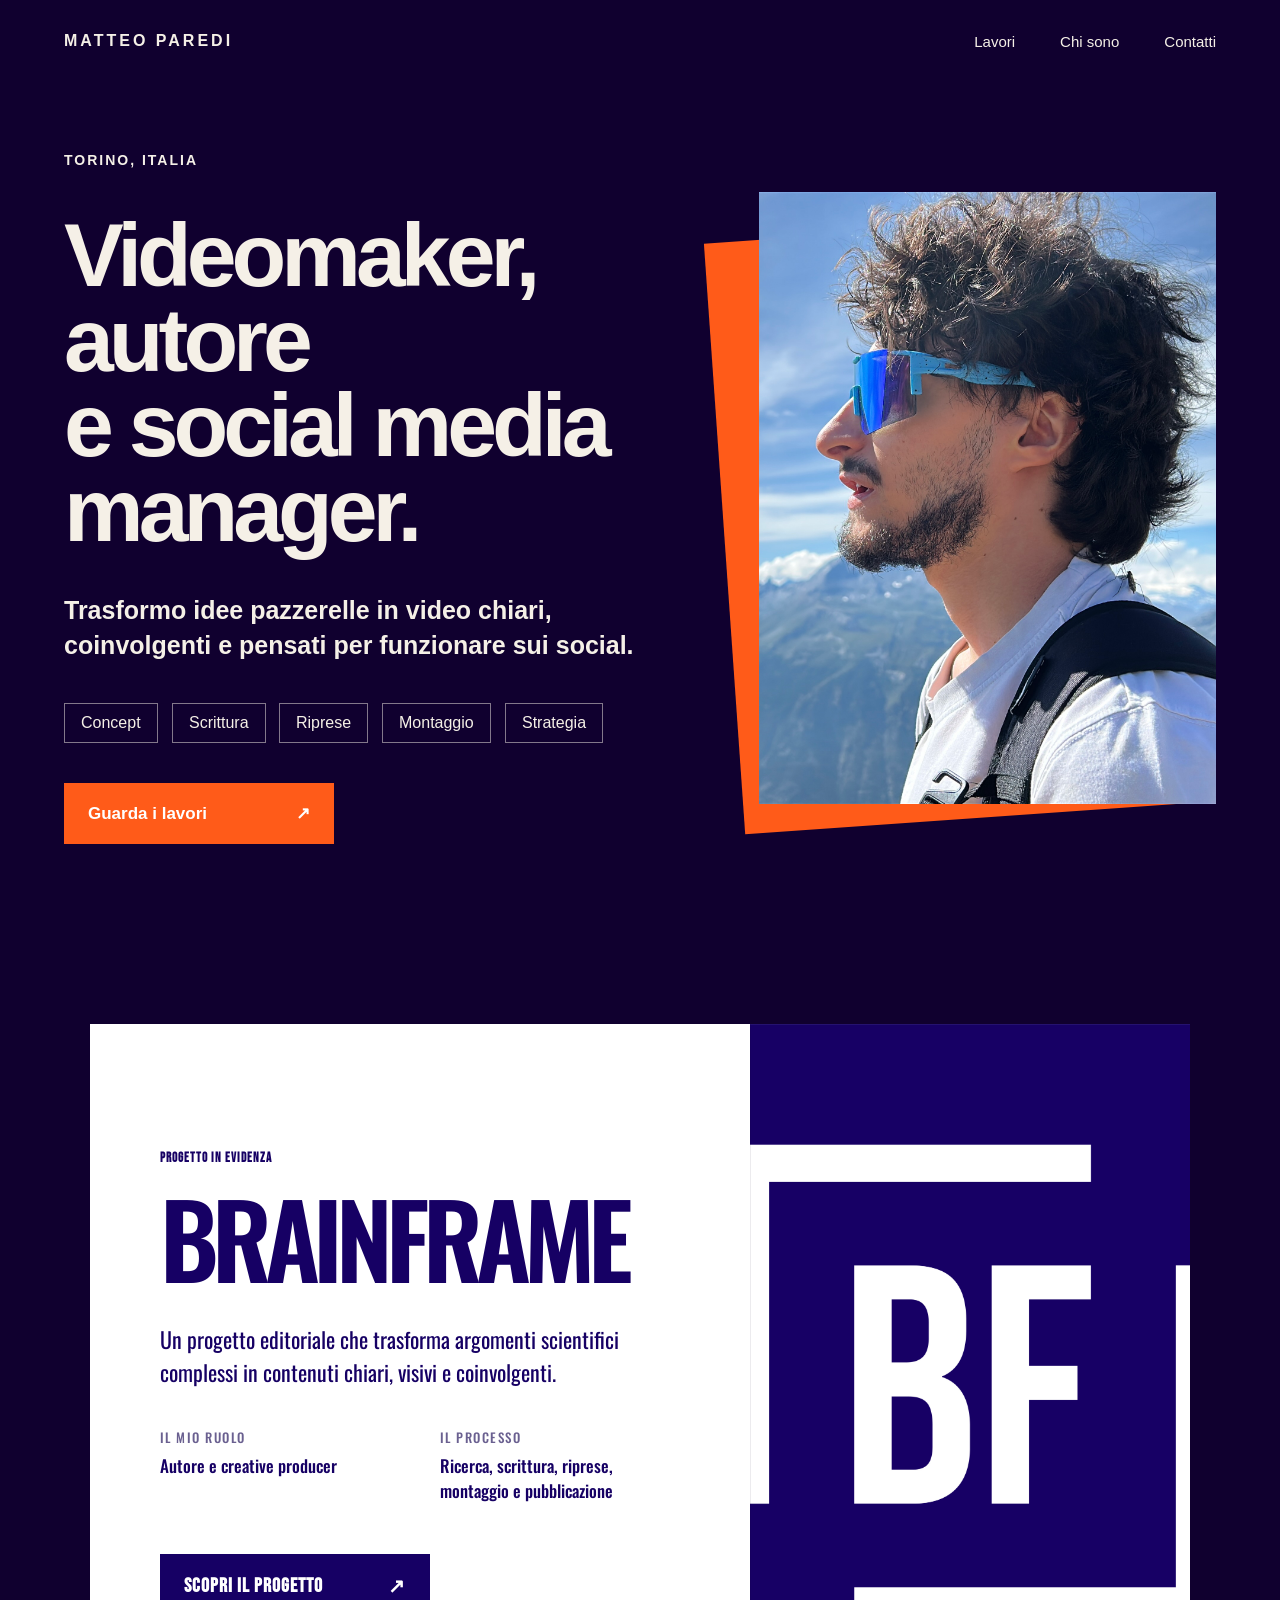
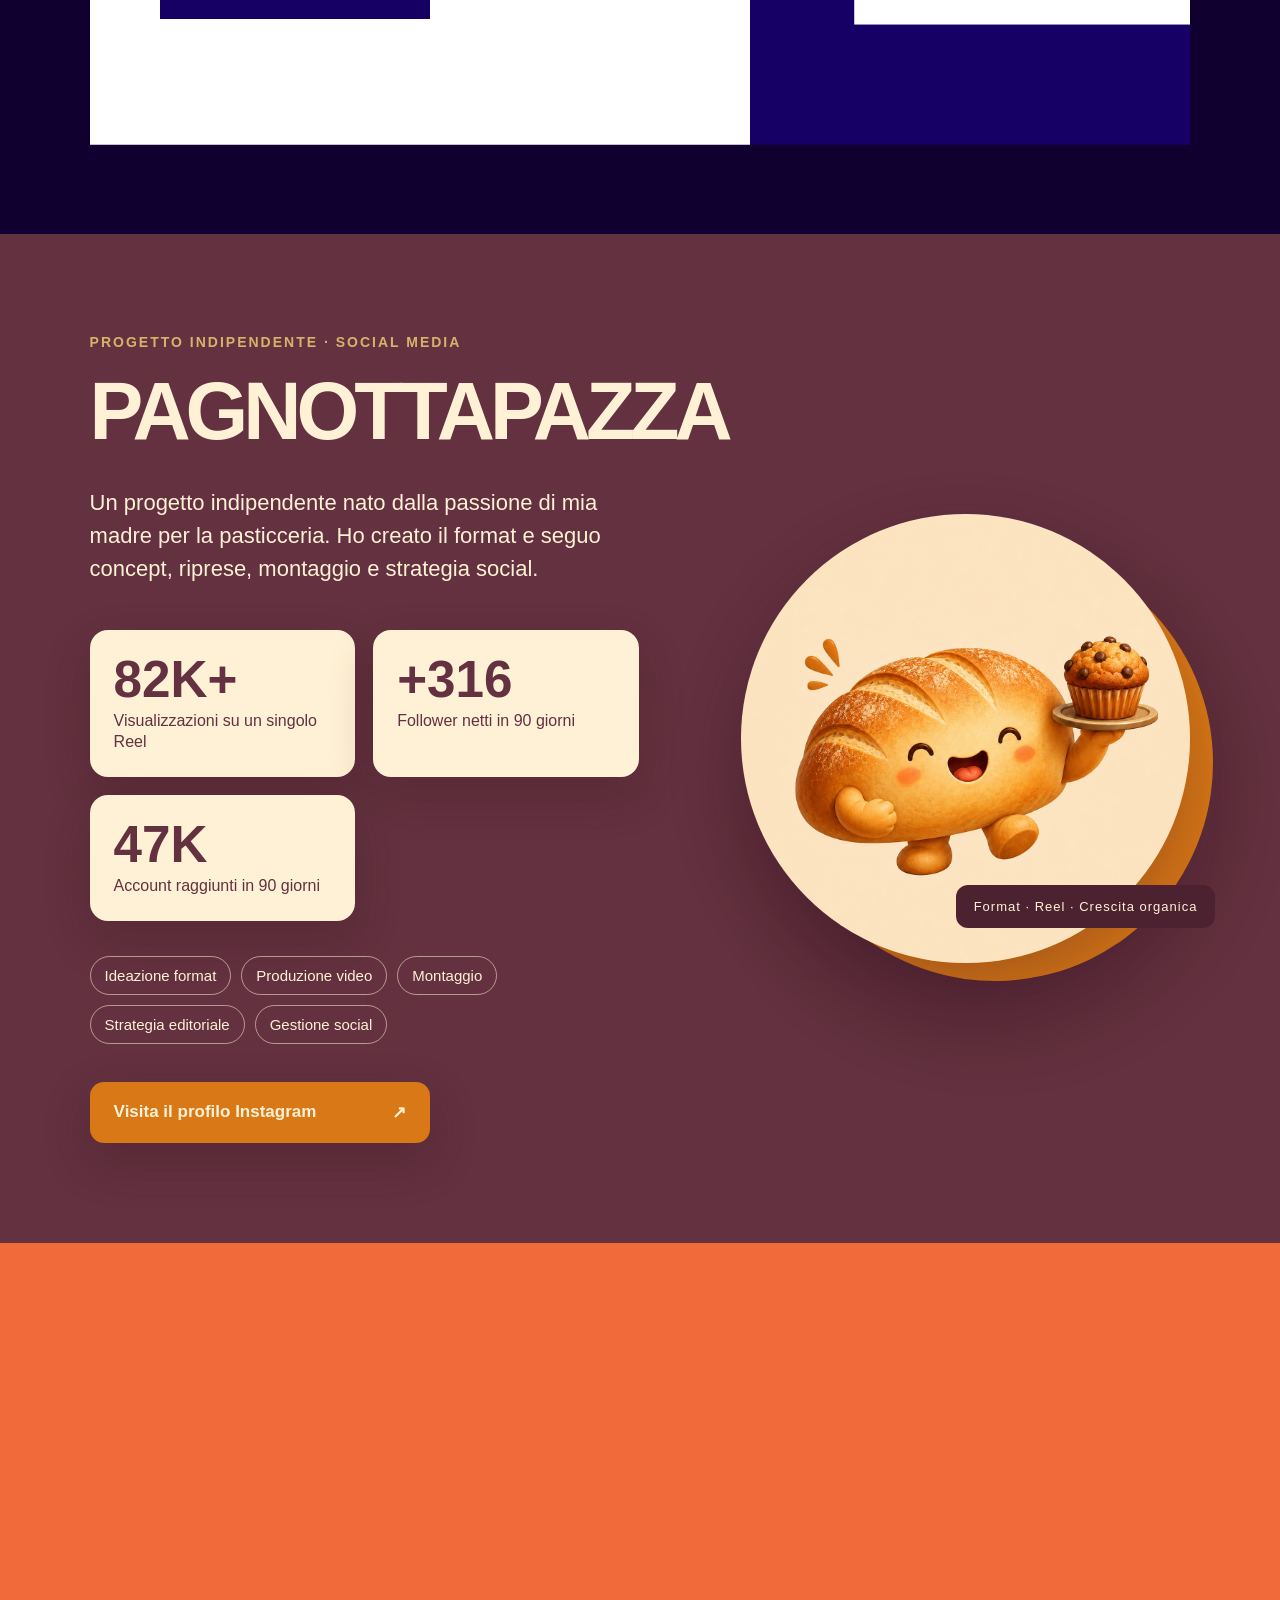
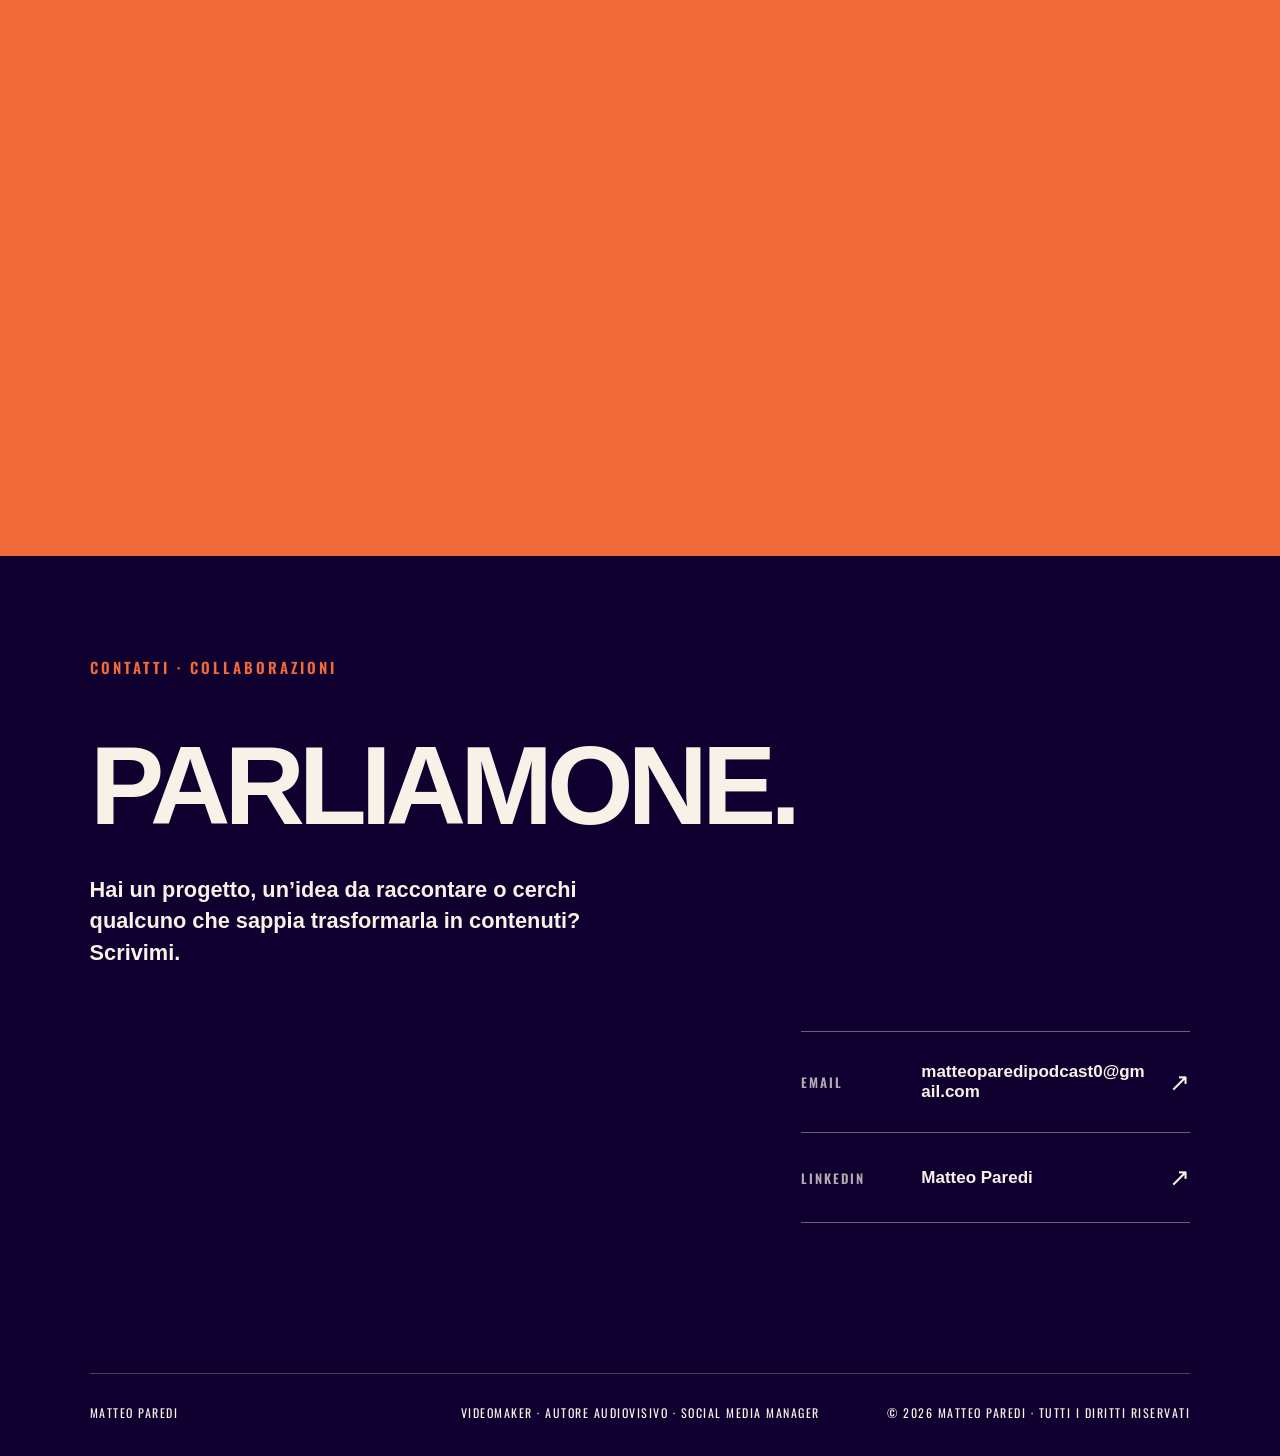
==== commit 9f2fd5b1: "Update footer content in index.html" ====
--- a/index.html
+++ b/index.html
@@ -356,20 +356,20 @@
 
             </div>
 
-            <footer class="footer-portfolio">
-
-                <span>Matteo Paredi</span>
-
-                <span>
-                    Videomaker · Autore audiovisivo · Social media manager
-                </span>
-
-                <span>© 2026</span>
-
-            </footer>
-
-        </section>
-    </main>
+           <footer class="footer-portfolio">
+
+    <span>Matteo Paredi</span>
+
+    <span>
+        Videomaker · Autore audiovisivo · Social media manager
+    </span>
+
+    <span>© 2026 Matteo Paredi · Tutti i diritti riservati</span>
+
+</footer>
+
+</section>
+</main>
 
     <script src="script.js"></script>
 
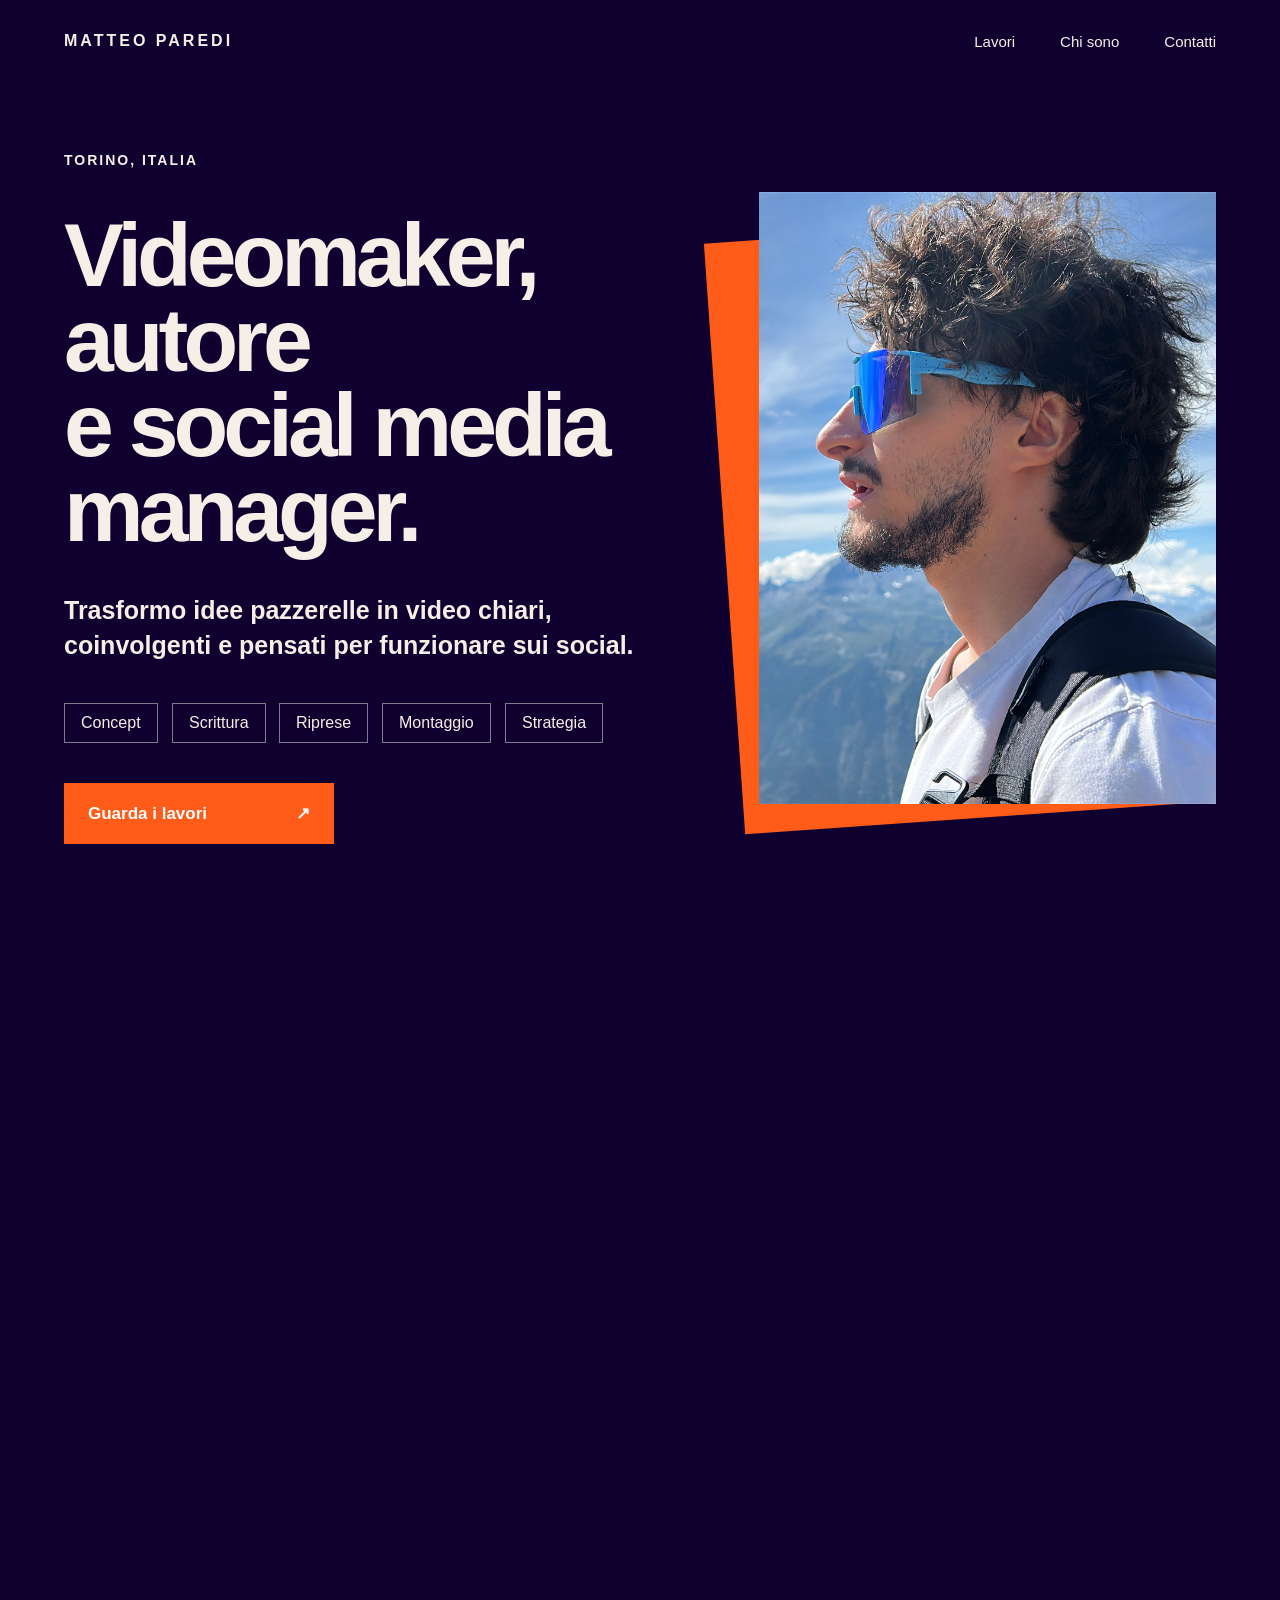
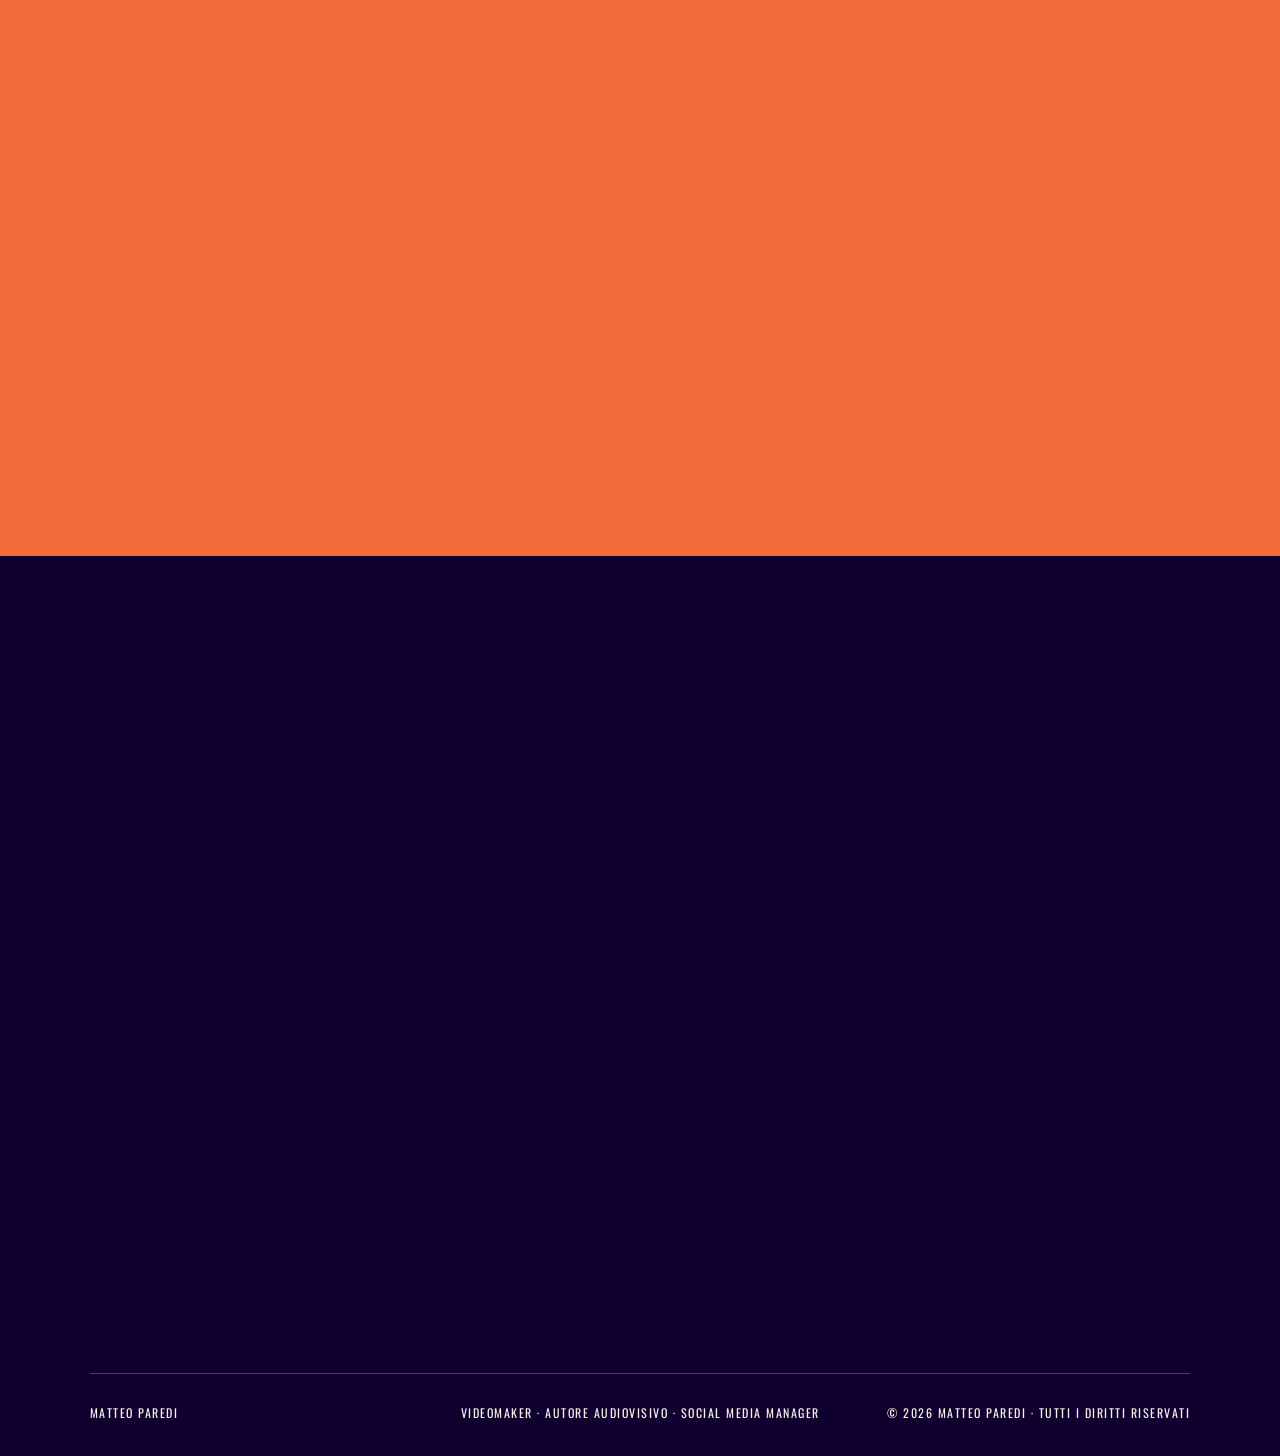
==== commit a86fa79b: "Add JSON-LD script for profile page metadata Added structured data in JSON-LD format for SEO and pro" ====
--- a/index.html
+++ b/index.html
@@ -64,6 +64,42 @@
     <link rel="stylesheet" href="style.css">
 
     <title>Matteo Paredi | Portfolio</title>
+    <script type="application/ld+json">
+{
+    "@context": "https://schema.org",
+    "@type": "ProfilePage",
+    "mainEntity": {
+        "@type": "Person",
+        "@id": "https://matteo1234ay.github.io/matteo-paredi-portfolio/#matteo-paredi",
+        "name": "Matteo Paredi",
+        "url": "https://matteo1234ay.github.io/matteo-paredi-portfolio/",
+        "image": "https://matteo1234ay.github.io/matteo-paredi-portfolio/assets/Sito/matteo-paredi.jpg",
+        "email": "mailto:matteoparedipodcast0@gmail.com",
+        "jobTitle": [
+            "Videomaker",
+            "Autore audiovisivo",
+            "Social media manager"
+        ],
+        "address": {
+            "@type": "PostalAddress",
+            "addressLocality": "Torino",
+            "addressCountry": "IT"
+        },
+        "knowsAbout": [
+            "Produzione video",
+            "Scrittura audiovisiva",
+            "Montaggio video",
+            "Content creation",
+            "Strategia social media",
+            "Divulgazione scientifica"
+        ],
+        "sameAs": [
+            "https://www.linkedin.com/in/matteo-paredi-261b4421b",
+            "https://www.youtube.com/@BrainframeIT"
+        ]
+    }
+}
+</script>
 </head>
 
 <body>
